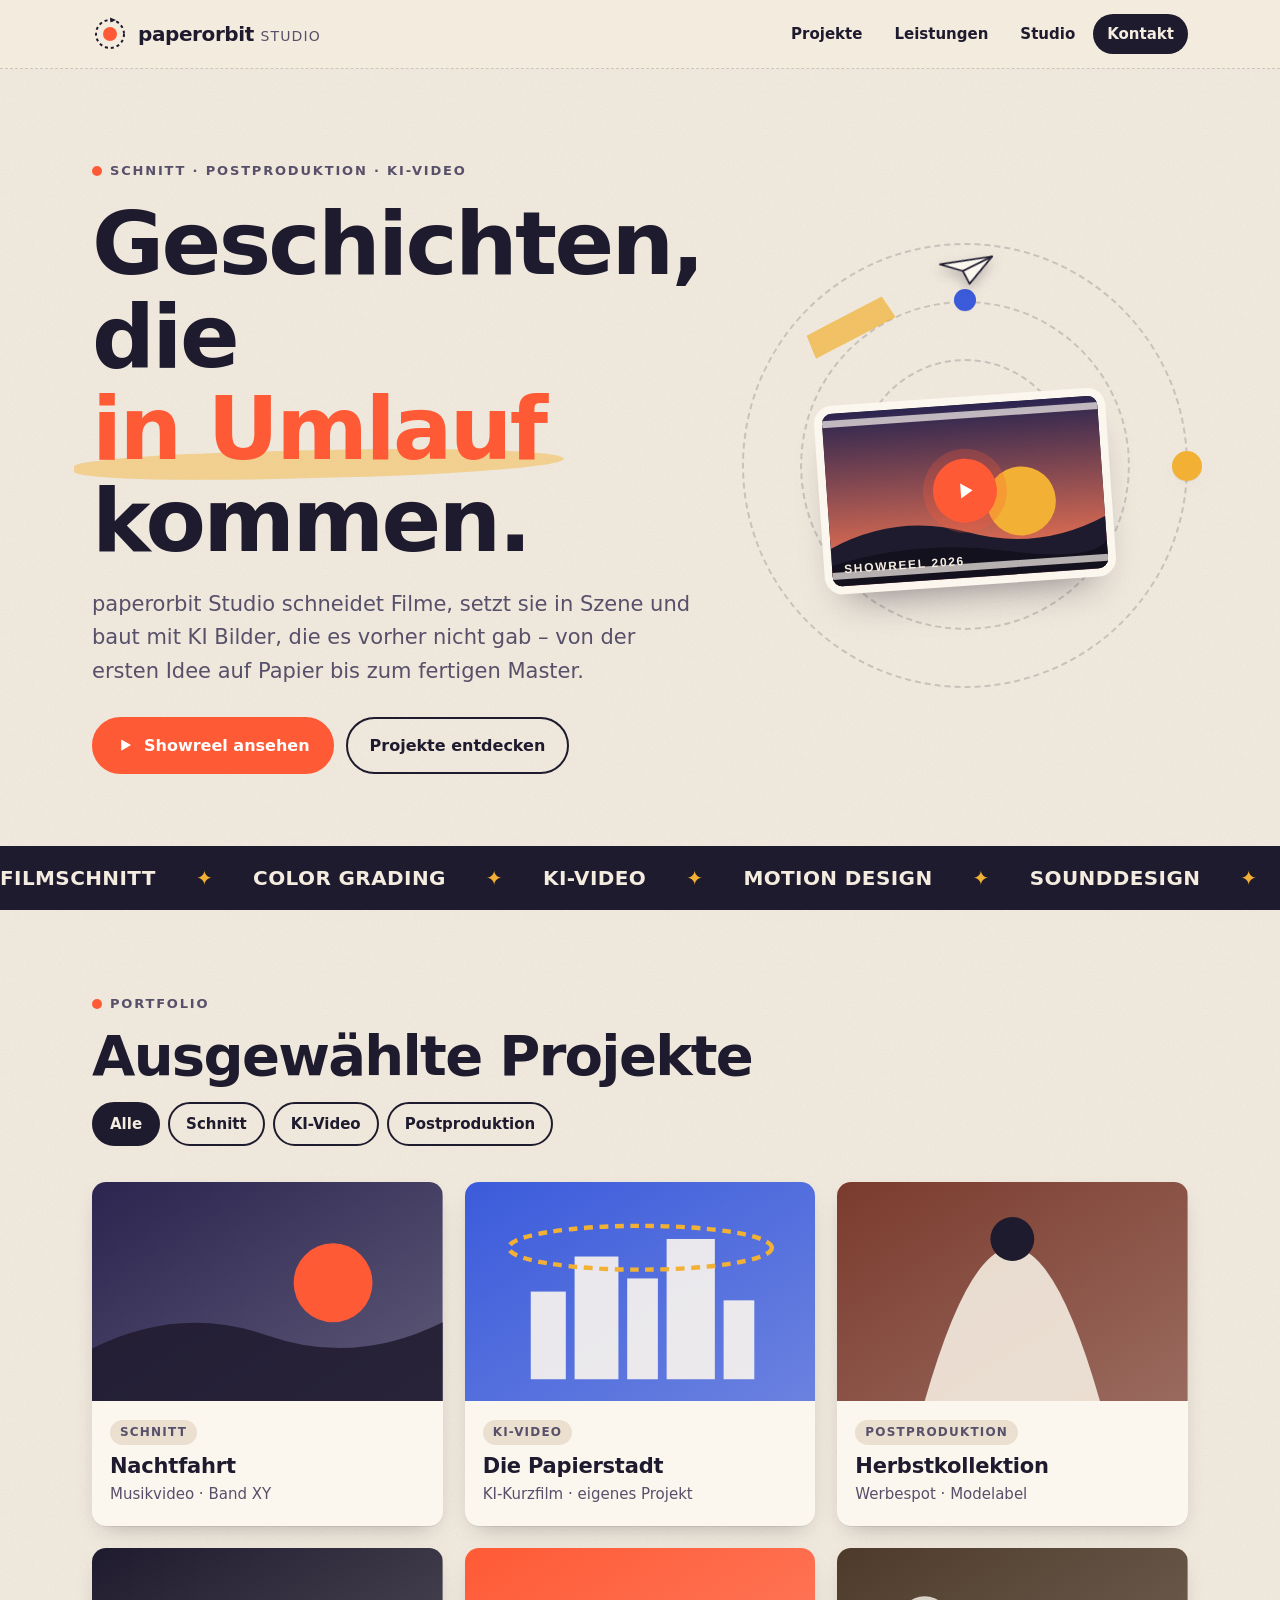
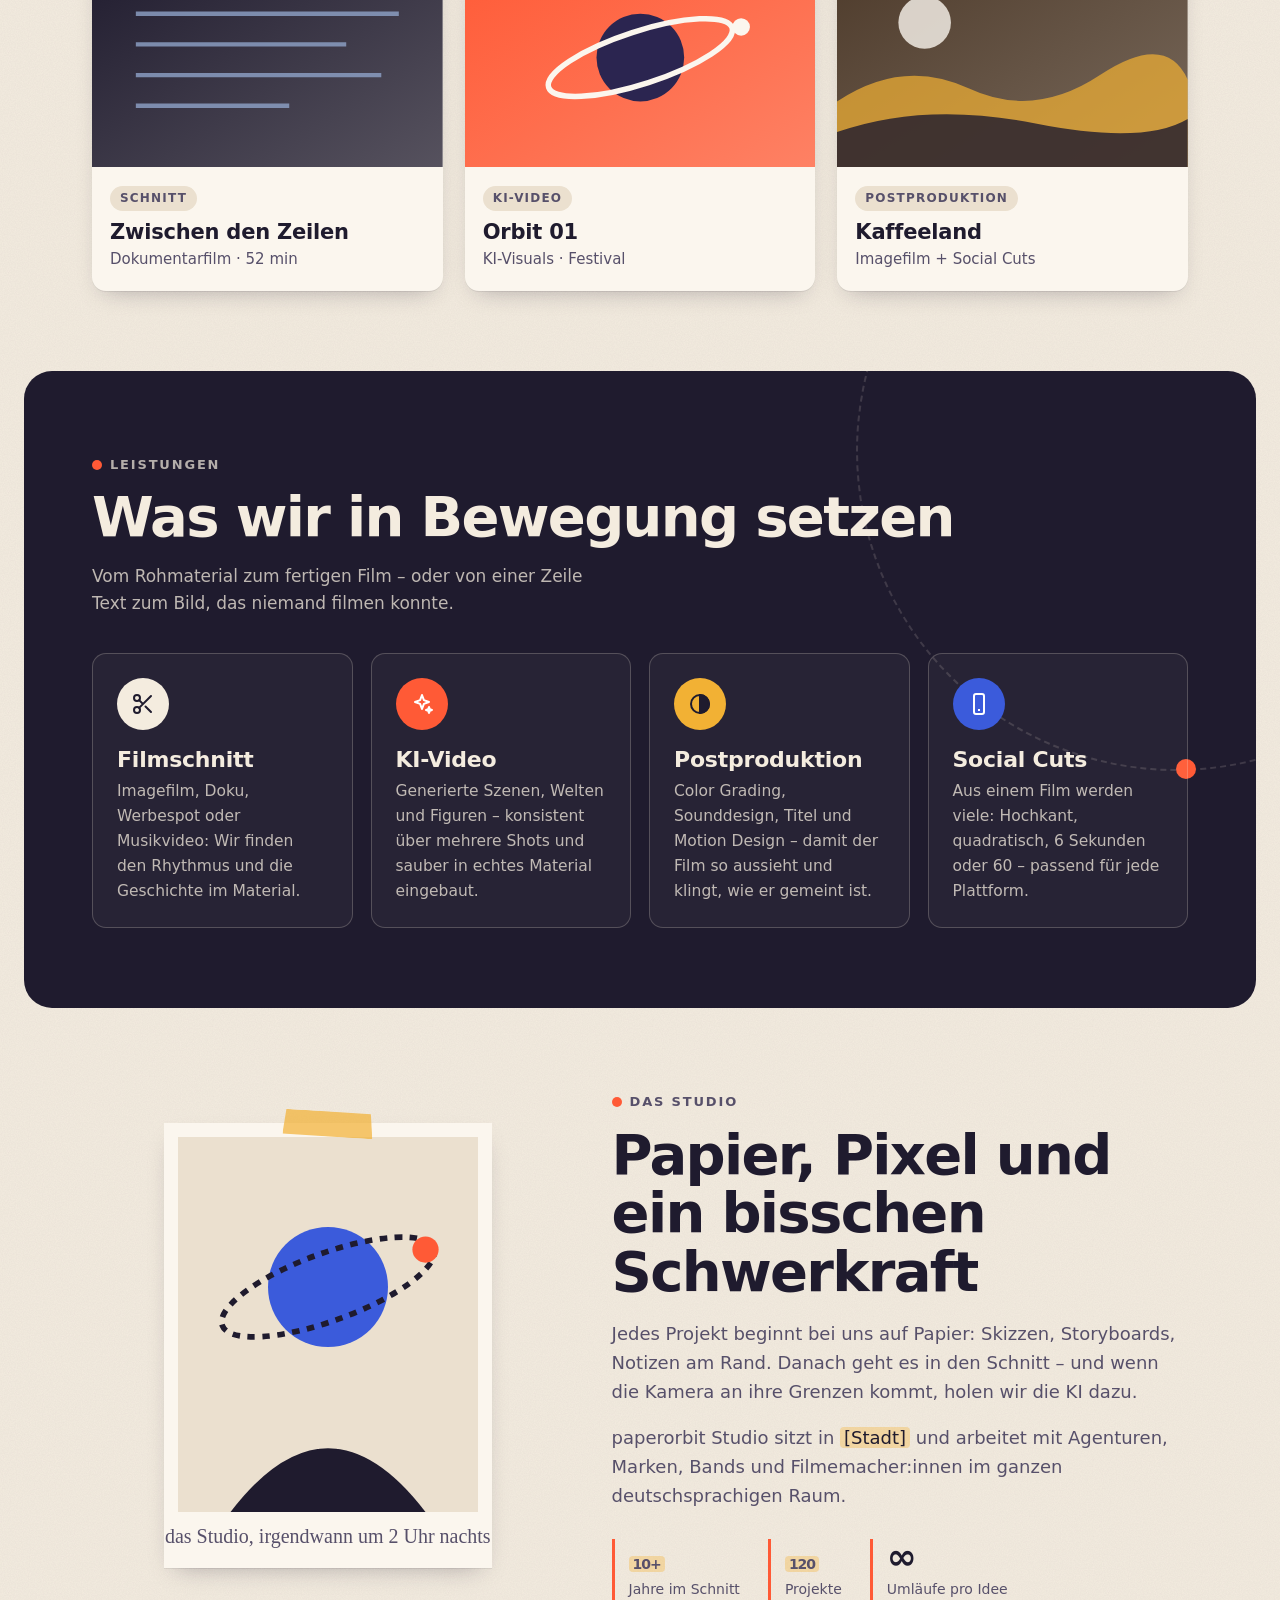
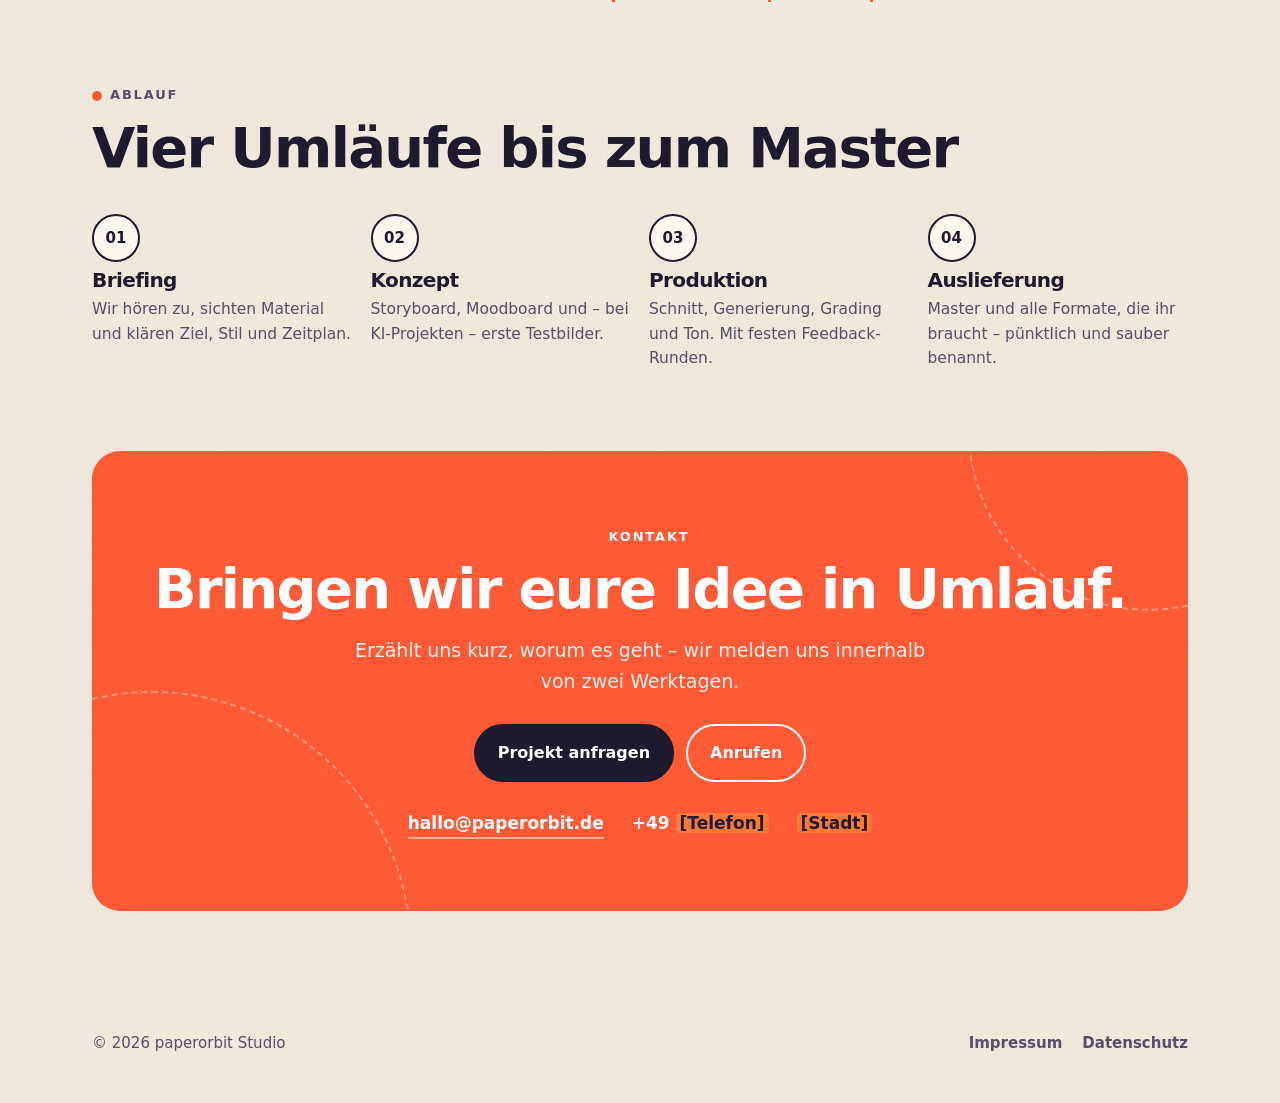
==== paperorbit-studio/index.html @ 9e740cca "paperorbit Studio: erste Fassung der Webseite Startseite mit Showreel und Orbit-Motiv, Portfolio mit" ====
<!doctype html>
<html lang="de">
<head>
  <meta charset="utf-8">
  <meta name="viewport" content="width=device-width, initial-scale=1">
  <title>paperorbit Studio – Schnitt, Postproduktion & KI-Video</title>
  <meta name="description" content="paperorbit Studio: Filmschnitt, Postproduktion und KI-generierte Videos. Aus Ideen werden Bilder, die in Bewegung bleiben.">
  <meta property="og:title" content="paperorbit Studio">
  <meta property="og:description" content="Filmschnitt, Postproduktion und KI-Video.">
  <meta property="og:type" content="website">
  <meta name="theme-color" content="#f4ecdf">
  <link rel="icon" href="favicon.svg" type="image/svg+xml">
  <link rel="stylesheet" href="style.css">
</head>
<body>

<header class="header">
  <div class="wrap">
    <a class="logo" href="#top" aria-label="paperorbit Studio, zur Startseite">
      <svg viewBox="0 0 36 36" aria-hidden="true">
        <circle cx="18" cy="18" r="7" fill="#ff5a36"/>
        <circle cx="18" cy="18" r="14" fill="none" stroke="#1f1b2e" stroke-width="2" stroke-dasharray="3 3"/>
        <g class="plane"><path d="M18 1.5 L24 4 L18.5 6.5 Z" fill="#1f1b2e"/></g>
      </svg>
      <span>paperorbit <small>Studio</small></span>
    </a>
    <button class="menu-btn" aria-label="Menü öffnen" aria-expanded="false" aria-controls="nav">
      <svg width="28" height="28" viewBox="0 0 24 24" fill="none" stroke="currentColor" stroke-width="2" stroke-linecap="round"><path d="M4 7h16M4 12h16M4 17h10"/></svg>
    </button>
    <nav class="nav" id="nav">
      <a href="#projekte">Projekte</a>
      <a href="#leistungen">Leistungen</a>
      <a href="#studio">Studio</a>
      <a class="cta" href="#kontakt">Kontakt</a>
    </nav>
  </div>
</header>

<main id="top">

  <!-- ===== Startseite / Showreel ===== -->
  <section class="hero">
    <div class="wrap">
      <div class="reveal">
        <span class="eyebrow">Schnitt · Postproduktion · KI-Video</span>
        <h1>Geschichten, die <em>in&nbsp;Umlauf</em> kommen.</h1>
        <p class="lead">paperorbit Studio schneidet Filme, setzt sie in Szene und baut mit KI Bilder, die es vorher nicht gab – von der ersten Idee auf Papier bis zum fertigen Master.</p>
        <div class="btns">
          <button class="btn primary" data-open-reel>
            <svg width="18" height="18" viewBox="0 0 24 24" fill="currentColor"><path d="M7 4.5v15l13-7.5z"/></svg>
            Showreel ansehen
          </button>
          <a class="btn" href="#projekte">Projekte entdecken</a>
        </div>
      </div>

      <div class="orbit-stage reveal" aria-hidden="false">
        <div class="ring r1"><div class="sat"><div class="paper-dot"></div></div></div>
        <div class="ring r2"><div class="sat"><div class="paper-dot blue"></div></div></div>
        <div class="ring r3"></div>
        <div class="plane-orbit" aria-hidden="true">
          <svg class="paper-plane" viewBox="0 0 64 40"><path d="M2 20 L62 2 L40 38 L30 24 Z" fill="#fbf6ee" stroke="#1f1b2e" stroke-width="2" stroke-linejoin="round"/><path d="M30 24 L62 2" stroke="#1f1b2e" stroke-width="2"/></svg>
        </div>
        <span class="tape"></span>
        <button class="reel" data-open-reel aria-label="Showreel abspielen">
          <!-- Sobald media/showreel-vorschau.mp4 existiert, läuft hier eine stumme Vorschau. -->
          <video muted loop playsinline autoplay preload="metadata" poster="" data-preview>
            <source src="media/showreel-vorschau.mp4" type="video/mp4">
          </video>
          <svg class="reel-art" viewBox="0 0 160 100" preserveAspectRatio="xMidYMid slice">
            <defs>
              <linearGradient id="sky" x1="0" y1="0" x2="0" y2="1"><stop offset="0" stop-color="#2b2550"/><stop offset="1" stop-color="#ff7a52"/></linearGradient>
            </defs>
            <rect width="160" height="100" fill="url(#sky)"/>
            <circle cx="112" cy="58" r="20" fill="#f2b134"/>
            <path d="M0 78 Q40 60 80 74 T160 70 V100 H0Z" fill="#1f1b2e"/>
            <path d="M0 88 Q50 76 100 86 T160 84 V100 H0Z" fill="#14111e"/>
            <g fill="#fbf6ee" opacity=".7"><rect x="0" y="4" width="160" height="4"/><rect x="0" y="92" width="160" height="4"/></g>
          </svg>
          <span class="play"><svg width="26" height="26" viewBox="0 0 24 24" fill="currentColor"><path d="M8 5v14l11-7z"/></svg></span>
          <span class="label">Showreel 2026</span>
        </button>
      </div>
    </div>
  </section>

  <div class="ticker" aria-hidden="true">
    <div class="ticker-track">
      <span>Filmschnitt</span><span>Color Grading</span><span>KI-Video</span><span>Motion Design</span><span>Sounddesign</span><span>Social Cuts</span>
      <span>Filmschnitt</span><span>Color Grading</span><span>KI-Video</span><span>Motion Design</span><span>Sounddesign</span><span>Social Cuts</span>
    </div>
  </div>

  <!-- ===== Portfolio ===== -->
  <section id="projekte">
    <div class="wrap">
      <div class="section-head reveal">
        <div>
          <span class="eyebrow">Portfolio</span>
          <h2>Ausgewählte Projekte</h2>
        </div>
        <div class="filters" role="group" aria-label="Projekte filtern">
          <button aria-pressed="true" data-filter="alle">Alle</button>
          <button aria-pressed="false" data-filter="schnitt">Schnitt</button>
          <button aria-pressed="false" data-filter="ki">KI-Video</button>
          <button aria-pressed="false" data-filter="post">Postproduktion</button>
        </div>
      </div>
      <!-- Die Projekte werden in script.js gepflegt (Liste ganz oben). -->
      <div class="grid" id="project-grid"></div>
    </div>
  </section>

  <!-- ===== Leistungen ===== -->
  <section id="leistungen" class="services">
    <div class="orbit-deco" aria-hidden="true"></div>
    <div class="wrap">
      <div class="section-head reveal">
        <div>
          <span class="eyebrow">Leistungen</span>
          <h2>Was wir in Bewegung setzen</h2>
        </div>
        <p>Vom Rohmaterial zum fertigen Film – oder von einer Zeile Text zum Bild, das niemand filmen konnte.</p>
      </div>
      <div class="service-list">
        <article class="service reveal">
          <div class="icon"><svg width="24" height="24" viewBox="0 0 24 24" fill="none" stroke="currentColor" stroke-width="2" stroke-linecap="round"><circle cx="6" cy="6" r="3"/><circle cx="6" cy="18" r="3"/><path d="M20 4 8.1 15.9M14.5 14.5 20 20M8.1 8.1 12 12"/></svg></div>
          <h3>Filmschnitt</h3>
          <p>Imagefilm, Doku, Werbespot oder Musikvideo: Wir finden den Rhythmus und die Geschichte im Material.</p>
        </article>
        <article class="service reveal">
          <div class="icon"><svg width="24" height="24" viewBox="0 0 24 24" fill="none" stroke="currentColor" stroke-width="2" stroke-linecap="round" stroke-linejoin="round"><path d="M12 3l1.9 5.1L19 10l-5.1 1.9L12 17l-1.9-5.1L5 10l5.1-1.9z"/><path d="M19 15l.8 2.2L22 18l-2.2.8L19 21l-.8-2.2L16 18l2.2-.8z"/></svg></div>
          <h3>KI-Video</h3>
          <p>Generierte Szenen, Welten und Figuren – konsistent über mehrere Shots und sauber in echtes Material eingebaut.</p>
        </article>
        <article class="service reveal">
          <div class="icon"><svg width="24" height="24" viewBox="0 0 24 24" fill="none" stroke="currentColor" stroke-width="2"><circle cx="12" cy="12" r="9"/><path d="M12 3a9 9 0 0 1 0 18z" fill="currentColor"/></svg></div>
          <h3>Postproduktion</h3>
          <p>Color Grading, Sounddesign, Titel und Motion Design – damit der Film so aussieht und klingt, wie er gemeint ist.</p>
        </article>
        <article class="service reveal">
          <div class="icon"><svg width="24" height="24" viewBox="0 0 24 24" fill="none" stroke="currentColor" stroke-width="2" stroke-linejoin="round"><rect x="7" y="2" width="10" height="20" rx="2"/><path d="M11 18h2"/></svg></div>
          <h3>Social Cuts</h3>
          <p>Aus einem Film werden viele: Hochkant, quadratisch, 6 Sekunden oder 60 – passend für jede Plattform.</p>
        </article>
      </div>
    </div>
  </section>

  <!-- ===== Über uns ===== -->
  <section id="studio" class="about">
    <div class="wrap">
      <figure class="polaroid reveal">
        <span class="tape"></span>
        <div class="photo">
          <!-- Hier später ein Foto einsetzen: <img src="media/studio.jpg" alt="Im Studio"> -->
          <svg viewBox="0 0 80 100" preserveAspectRatio="xMidYMid slice" role="img" aria-label="Platzhalter für ein Studiofoto">
            <rect width="80" height="100" fill="#ebe0cf"/>
            <circle cx="40" cy="40" r="16" fill="#3b5bdb"/>
            <ellipse cx="40" cy="40" rx="30" ry="9" fill="none" stroke="#1f1b2e" stroke-width="1.5" stroke-dasharray="2 2" transform="rotate(-20 40 40)"/>
            <circle cx="66" cy="30" r="3.5" fill="#ff5a36"/>
            <path d="M14 100 Q40 66 66 100Z" fill="#1f1b2e"/>
          </svg>
        </div>
        <figcaption>das Studio, irgendwann um 2 Uhr nachts</figcaption>
      </figure>
      <div class="reveal">
        <span class="eyebrow">Das Studio</span>
        <h2>Papier, Pixel und ein bisschen Schwerkraft</h2>
        <p>Jedes Projekt beginnt bei uns auf Papier: Skizzen, Storyboards, Notizen am Rand. Danach geht es in den Schnitt – und wenn die Kamera an ihre Grenzen kommt, holen wir die KI dazu.</p>
        <p>paperorbit Studio sitzt in <span class="todo">[Stadt]</span> und arbeitet mit Agenturen, Marken, Bands und Filmemacher:innen im ganzen deutschsprachigen Raum.</p>
        <div class="stats">
          <div><strong><span class="todo">10+</span></strong><span>Jahre im Schnitt</span></div>
          <div><strong><span class="todo">120</span></strong><span>Projekte</span></div>
          <div><strong>∞</strong><span>Umläufe pro Idee</span></div>
        </div>
      </div>
    </div>
  </section>

  <!-- ===== Ablauf ===== -->
  <section style="padding-top:0">
    <div class="wrap">
      <div class="section-head reveal">
        <div>
          <span class="eyebrow">Ablauf</span>
          <h2>Vier Umläufe bis zum Master</h2>
        </div>
      </div>
      <div class="steps">
        <div class="step reveal"><h3>Briefing</h3><p>Wir hören zu, sichten Material und klären Ziel, Stil und Zeitplan.</p></div>
        <div class="step reveal"><h3>Konzept</h3><p>Storyboard, Moodboard und – bei KI-Projekten – erste Testbilder.</p></div>
        <div class="step reveal"><h3>Produktion</h3><p>Schnitt, Generierung, Grading und Ton. Mit festen Feedback-Runden.</p></div>
        <div class="step reveal"><h3>Auslieferung</h3><p>Master und alle Formate, die ihr braucht – pünktlich und sauber benannt.</p></div>
      </div>
    </div>
  </section>

  <!-- ===== Kontakt ===== -->
  <section id="kontakt" style="padding-top:0">
    <div class="wrap">
      <div class="contact-card reveal">
        <div class="ring" aria-hidden="true"></div>
        <div class="ring b" aria-hidden="true"></div>
        <span class="eyebrow" style="color:#fff">Kontakt</span>
        <h2>Bringen wir eure Idee in&nbsp;Umlauf.</h2>
        <p>Erzählt uns kurz, worum es geht – wir melden uns innerhalb von zwei Werktagen.</p>
        <div class="btns" style="justify-content:center">
          <a class="btn primary" href="mailto:hallo@paperorbit.de?subject=Projektanfrage">Projekt anfragen</a>
          <a class="btn" href="tel:+4900000000">Anrufen</a>
        </div>
        <div class="contact-info">
          <a href="mailto:hallo@paperorbit.de">hallo@paperorbit.de</a>
          <span>+49 <span class="todo">[Telefon]</span></span>
          <span><span class="todo">[Stadt]</span></span>
        </div>
      </div>
    </div>
  </section>

</main>

<footer class="footer">
  <div class="wrap">
    <span>© <span data-year>2026</span> paperorbit Studio</span>
    <nav>
      <a href="impressum.html">Impressum</a>
      <a href="datenschutz.html">Datenschutz</a>
    </nav>
  </div>
</footer>

<div class="lightbox" role="dialog" aria-modal="true" aria-label="Showreel">
  <button class="close" aria-label="Schließen">×</button>
  <video controls playsinline preload="none" data-full>
    <source src="media/showreel.mp4" type="video/mp4">
  </video>
  <p class="missing" hidden>Das Showreel wird gerade fertig geschnitten. Lege die Datei <b>media/showreel.mp4</b> auf den Server, dann läuft es hier.</p>
</div>

<script src="script.js"></script>
</body>
</html>
---- paperorbit-studio/style.css ----
/* paperorbit Studio – Stylesheet
   Keine externen Schriften oder Dienste (DSGVO-freundlich). */

:root {
  --paper: #f4ecdf;
  --paper-2: #ebe0cf;
  --card: #fbf6ee;
  --ink: #1f1b2e;
  --ink-soft: #57506a;
  --accent: #ff5a36;
  --accent-2: #3b5bdb;
  --accent-3: #f2b134;
  --line: rgba(31, 27, 46, .18);
  --shadow: 0 1px 0 rgba(31, 27, 46, .08), 0 10px 24px -12px rgba(31, 27, 46, .35);
  --radius: 14px;
  --max: 1160px;
  --font: ui-rounded, "SF Pro Rounded", "Avenir Next", "Segoe UI", system-ui, -apple-system, sans-serif;
  --font-display: "Avenir Next Condensed", "Arial Narrow", "Helvetica Neue", var(--font);
  color-scheme: light;
}

* { box-sizing: border-box; }
html { scroll-behavior: smooth; }
body {
  margin: 0;
  background-color: var(--paper);
  /* feine Papierstruktur als Inline-SVG */
  background-image: url("data:image/svg+xml,%3Csvg xmlns='http://www.w3.org/2000/svg' width='220' height='220'%3E%3Cfilter id='n'%3E%3CfeTurbulence type='fractalNoise' baseFrequency='.85' numOctaves='3' stitchTiles='stitch'/%3E%3CfeColorMatrix values='0 0 0 0 0.12 0 0 0 0 0.1 0 0 0 0 0.18 0 0 0 .07 0'/%3E%3C/filter%3E%3Crect width='100%25' height='100%25' filter='url(%23n)'/%3E%3C/svg%3E");
  color: var(--ink);
  font-family: var(--font);
  font-size: 17px;
  line-height: 1.6;
  -webkit-font-smoothing: antialiased;
  overflow-x: hidden;
}
img, video, svg { max-width: 100%; display: block; }
a { color: inherit; }
:focus-visible { outline: 3px solid var(--accent-2); outline-offset: 3px; border-radius: 6px; }

.wrap { max-width: var(--max); margin: 0 auto; padding: 0 16px; }
@media (min-width: 720px) { .wrap { padding: 0 32px; } }

/* ---------- Kopfzeile ---------- */
.header {
  position: sticky; top: 0; z-index: 50;
  background: color-mix(in srgb, var(--paper) 88%, transparent);
  backdrop-filter: blur(8px);
  border-bottom: 1px dashed var(--line);
}
.header .wrap { display: flex; align-items: center; justify-content: space-between; height: 68px; }
.logo { display: flex; align-items: center; gap: 10px; text-decoration: none; font-weight: 800; letter-spacing: -.02em; font-size: 20px; }
.logo svg { width: 36px; height: 36px; }
.logo small { font-weight: 500; color: var(--ink-soft); font-size: 14px; letter-spacing: .08em; text-transform: uppercase; }
.logo .plane { transform-origin: 18px 18px; animation: spin 9s linear infinite; }

.nav { display: flex; gap: 4px; }
.nav a {
  text-decoration: none; font-weight: 600; font-size: 15px;
  padding: 8px 14px; border-radius: 999px;
}
.nav a:hover { background: var(--paper-2); }
.nav a.cta { background: var(--ink); color: var(--paper); }
.nav a.cta:hover { background: var(--accent); }

.menu-btn { display: none; background: none; border: 0; padding: 8px; cursor: pointer; color: var(--ink); }
@media (max-width: 760px) {
  .menu-btn { display: block; }
  .nav {
    position: absolute; top: 68px; left: 0; right: 0;
    flex-direction: column; padding: 12px 16px 20px;
    background: var(--paper); border-bottom: 1px dashed var(--line);
    display: none;
  }
  .nav.open { display: flex; }
  .nav a { padding: 12px 14px; font-size: 18px; }
}

/* ---------- Hero ---------- */
.hero { position: relative; padding: 56px 0 40px; }
.hero .wrap { display: grid; gap: 40px; align-items: center; }
@media (min-width: 900px) { .hero .wrap { grid-template-columns: 1.05fr 1fr; } .hero { padding: 88px 0 72px; } }

.eyebrow {
  display: inline-flex; align-items: center; gap: 8px;
  font-size: 13px; font-weight: 700; letter-spacing: .14em; text-transform: uppercase;
  color: var(--ink-soft);
}
.eyebrow::before { content: ""; width: 10px; height: 10px; border-radius: 50%; background: var(--accent); }

h1, h2, h3 { line-height: 1.05; letter-spacing: -.03em; margin: 0; }
h1 { font-family: var(--font-display); font-size: clamp(44px, 8vw, 88px); font-weight: 800; margin: 14px 0 20px; }
h1 em { font-style: normal; color: var(--accent); position: relative; white-space: nowrap; }
h1 em::after {
  content: ""; position: absolute; left: -4%; right: -4%; bottom: .02em; height: .32em;
  background: var(--accent-3); opacity: .45; z-index: -1; border-radius: 40% 60% 50% 50%;
  transform: rotate(-1.5deg);
}
.lead { font-size: clamp(18px, 2.2vw, 21px); color: var(--ink-soft); max-width: 34em; margin: 0 0 28px; }

.btns { display: flex; flex-wrap: wrap; gap: 12px; }
.btn {
  display: inline-flex; align-items: center; gap: 10px;
  padding: 14px 22px; border-radius: 999px; border: 2px solid var(--ink);
  font: inherit; font-weight: 700; font-size: 16px; text-decoration: none; cursor: pointer;
  background: transparent; color: var(--ink);
  transition: transform .15s, box-shadow .15s, background .15s;
}
.btn:hover { transform: translate(-2px, -2px); box-shadow: 4px 4px 0 var(--ink); }
.btn.primary { background: var(--accent); border-color: var(--accent); color: #fff; }
.btn.primary:hover { box-shadow: 4px 4px 0 var(--ink); }

/* Orbit-Bühne */
.orbit-stage { position: relative; aspect-ratio: 1; width: min(100%, 520px); margin: 0 auto; }
.orbit-stage .ring {
  position: absolute; inset: 0; margin: auto; border-radius: 50%;
  border: 2px dashed var(--line);
}
.orbit-stage .r1 { width: 100%; height: 100%; animation: spin 60s linear infinite; }
.orbit-stage .r2 { width: 74%; height: 74%; animation: spin 40s linear infinite reverse; }
.orbit-stage .r3 { width: 48%; height: 48%; }
.orbit-stage .sat { position: absolute; top: -14px; left: 50%; transform: translateX(-50%); }
.orbit-stage .r1 .sat { top: 50%; left: auto; right: -16px; transform: translateY(-50%); }

.paper-dot {
  width: 30px; height: 30px; border-radius: 50%;
  background: var(--accent-3); box-shadow: var(--shadow);
}
.paper-dot.blue { background: var(--accent-2); width: 22px; height: 22px; }

/* Showreel-Karte in der Mitte */
.reel {
  position: absolute; inset: 0; margin: auto;
  width: 62%; aspect-ratio: 16 / 10; height: auto;
  top: 50%; transform: translateY(-50%) rotate(-4deg);
  background: var(--ink); border-radius: 10px; overflow: hidden;
  box-shadow: 0 0 0 8px var(--card), 0 24px 40px -16px rgba(31,27,46,.55);
  cursor: pointer; border: 0; padding: 0;
  transition: transform .3s;
}
.reel:hover { transform: translateY(-50%) rotate(-1deg) scale(1.03); }
.reel video, .reel .reel-art { position: absolute; inset: 0; width: 100%; height: 100%; object-fit: cover; }
.reel .play {
  position: absolute; inset: 0; margin: auto; width: 64px; height: 64px; border-radius: 50%;
  background: var(--accent); display: grid; place-items: center; color: #fff;
  box-shadow: 0 0 0 10px rgba(255, 90, 54, .25);
  animation: pulse 2.4s ease-in-out infinite;
}
.reel .label {
  position: absolute; left: 12px; bottom: 10px; color: var(--paper);
  font-size: 12px; font-weight: 700; letter-spacing: .14em; text-transform: uppercase;
}
.tape {
  position: absolute; width: 90px; height: 26px; background: rgba(242, 177, 52, .7);
  top: 16%; left: 14%; transform: rotate(-28deg); z-index: 2; pointer-events: none;
  clip-path: polygon(3% 0, 97% 4%, 100% 100%, 0 96%);
}
.paper-plane { position: absolute; width: 54px; z-index: 3; }

/* ---------- Laufband ---------- */
.ticker { border-block: 2px solid var(--ink); background: var(--ink); color: var(--paper); overflow: hidden; }
.ticker-track { display: flex; gap: 40px; width: max-content; padding: 14px 0; animation: marquee 30s linear infinite; }
.ticker span { font-weight: 800; font-size: 20px; letter-spacing: .02em; text-transform: uppercase; white-space: nowrap; display: flex; align-items: center; gap: 40px; }
.ticker span::after { content: "✦"; color: var(--accent-3); }

/* ---------- Abschnitte ---------- */
section { padding: 80px 0; }
.section-head { display: flex; flex-wrap: wrap; align-items: end; justify-content: space-between; gap: 16px; margin-bottom: 36px; }
h2 { font-family: var(--font-display); font-size: clamp(34px, 5vw, 56px); font-weight: 800; margin-top: 10px; }
.section-head p { max-width: 30em; color: var(--ink-soft); margin: 0; }

/* Filter */
.filters { display: flex; flex-wrap: wrap; gap: 8px; }
.filters button {
  font: inherit; font-weight: 600; font-size: 15px; cursor: pointer;
  padding: 8px 16px; border-radius: 999px; border: 2px solid var(--ink);
  background: transparent; color: var(--ink);
}
.filters button[aria-pressed="true"] { background: var(--ink); color: var(--paper); }

/* Portfolio-Raster */
.grid { display: grid; gap: 22px; grid-template-columns: 1fr; }
@media (min-width: 640px) { .grid { grid-template-columns: repeat(2, 1fr); } }
@media (min-width: 1000px) { .grid { grid-template-columns: repeat(3, 1fr); } }

.project {
  background: var(--card); border-radius: var(--radius); box-shadow: var(--shadow);
  overflow: hidden; transition: transform .25s, box-shadow .25s;
}
.project:nth-child(3n+1) { transform: rotate(-.6deg); }
.project:nth-child(3n+2) { transform: rotate(.5deg); }
.project:hover { transform: rotate(0) translateY(-6px); box-shadow: 0 24px 40px -18px rgba(31,27,46,.5); }
.project.hidden { display: none; }
.project .thumb { aspect-ratio: 16 / 10; position: relative; overflow: hidden; }
.project .thumb > * { position: absolute; inset: 0; width: 100%; height: 100%; object-fit: cover; }
.project .meta { padding: 16px 18px 20px; }
.project .tag {
  display: inline-block; font-size: 12px; font-weight: 700; letter-spacing: .1em; text-transform: uppercase;
  padding: 3px 10px; border-radius: 999px; background: var(--paper-2); color: var(--ink-soft);
}
.project h3 { font-size: 21px; margin: 10px 0 4px; letter-spacing: -.01em; }
.project p { margin: 0; font-size: 15px; color: var(--ink-soft); }

/* Leistungen */
.services { background: var(--ink); color: var(--paper); border-radius: 28px; margin: 0 12px; position: relative; overflow: hidden; }
@media (min-width: 720px) { .services { margin: 0 24px; } }
.services .eyebrow { color: rgba(244,236,223,.7); }
.services .section-head p { color: rgba(244,236,223,.75); }
.services .orbit-deco {
  position: absolute; width: 640px; height: 640px; right: -240px; top: -240px;
  border: 2px dashed rgba(244,236,223,.15); border-radius: 50%;
  animation: spin 80s linear infinite;
}
.services .orbit-deco::after {
  content: ""; position: absolute; width: 20px; height: 20px; border-radius: 50%;
  background: var(--accent); left: 50%; bottom: -10px;
}
.service-list { display: grid; gap: 18px; grid-template-columns: 1fr; position: relative; }
@media (min-width: 720px) { .service-list { grid-template-columns: repeat(2, 1fr); } }
@media (min-width: 1060px) { .service-list { grid-template-columns: repeat(4, 1fr); } }
.service {
  border: 1.5px solid rgba(244,236,223,.22); border-radius: var(--radius);
  padding: 24px; background: rgba(244,236,223,.04);
}
.service .icon {
  width: 52px; height: 52px; border-radius: 50%; display: grid; place-items: center;
  background: var(--paper); color: var(--ink); margin-bottom: 18px;
}
.service:nth-child(2) .icon { background: var(--accent); color: #fff; }
.service:nth-child(3) .icon { background: var(--accent-3); }
.service:nth-child(4) .icon { background: var(--accent-2); color: #fff; }
.service h3 { font-size: 22px; margin-bottom: 8px; letter-spacing: -.01em; }
.service p { margin: 0; color: rgba(244,236,223,.75); font-size: 15.5px; }

/* Über uns */
.about .wrap { display: grid; gap: 48px; align-items: center; }
@media (min-width: 900px) { .about .wrap { grid-template-columns: .9fr 1.1fr; } }
.polaroid {
  background: var(--card); padding: 14px 14px 56px; box-shadow: var(--shadow);
  transform: rotate(-3deg); max-width: 420px; margin: 0 auto; position: relative;
}
.polaroid .photo { aspect-ratio: 4 / 5; background: var(--paper-2); overflow: hidden; }
.polaroid .photo > * { width: 100%; height: 100%; object-fit: cover; }
.polaroid figcaption {
  position: absolute; bottom: 16px; left: 0; right: 0; text-align: center;
  font-family: "Bradley Hand", "Segoe Print", "Comic Sans MS", cursive; font-size: 20px; color: var(--ink-soft);
}
.polaroid .tape { top: -12px; left: 50%; transform: translateX(-50%) rotate(3deg); }
.about p { color: var(--ink-soft); font-size: 18px; }
.stats { display: flex; flex-wrap: wrap; gap: 28px; margin-top: 28px; }
.stats div { border-left: 3px solid var(--accent); padding-left: 14px; }
.stats strong { display: block; font-size: 36px; line-height: 1; letter-spacing: -.03em; }
.stats span { font-size: 14px; color: var(--ink-soft); }

/* Ablauf */
.steps { display: grid; gap: 18px; counter-reset: step; grid-template-columns: 1fr; }
@media (min-width: 720px) { .steps { grid-template-columns: repeat(4, 1fr); } }
.step { counter-increment: step; position: relative; padding-top: 56px; }
.step::before {
  content: counter(step, decimal-leading-zero);
  position: absolute; top: 0; left: 0; width: 44px; height: 44px; border-radius: 50%;
  border: 2px solid var(--ink); display: grid; place-items: center; font-weight: 800; font-size: 15px;
  background: var(--card);
}
.step h3 { font-size: 20px; margin-bottom: 6px; }
.step p { margin: 0; font-size: 15.5px; color: var(--ink-soft); }

/* Kontakt */
.contact-card {
  background: var(--accent); color: #fff; border-radius: 28px; padding: 48px 24px;
  text-align: center; position: relative; overflow: hidden;
}
@media (min-width: 720px) { .contact-card { padding: 72px 48px; } }
.contact-card h2 { color: #fff; }
.contact-card p { font-size: 19px; max-width: 32em; margin: 16px auto 28px; opacity: .92; }
.contact-card .btn { border-color: #fff; color: #fff; }
.contact-card .btn.primary { background: var(--ink); border-color: var(--ink); }
.contact-card .btn:hover { box-shadow: 4px 4px 0 var(--ink); }
.contact-card .ring {
  position: absolute; border: 2px dashed rgba(255,255,255,.35); border-radius: 50%;
  width: 520px; height: 520px; left: -200px; bottom: -300px; animation: spin 50s linear infinite;
}
.contact-card .ring.b { width: 360px; height: 360px; left: auto; right: -140px; top: -200px; bottom: auto; animation-direction: reverse; }
.contact-info { display: flex; flex-wrap: wrap; justify-content: center; gap: 10px 28px; margin-top: 28px; font-weight: 600; }
.contact-info a { text-decoration: none; border-bottom: 2px solid rgba(255,255,255,.5); }

/* Fußzeile */
.footer { padding: 40px 0 48px; font-size: 15px; color: var(--ink-soft); }
.footer .wrap { display: flex; flex-wrap: wrap; gap: 16px; justify-content: space-between; align-items: center; }
.footer nav { display: flex; gap: 20px; }
.footer a { text-decoration: none; font-weight: 600; }
.footer a:hover { color: var(--accent); }

/* Video-Overlay */
.lightbox {
  position: fixed; inset: 0; z-index: 100; background: rgba(20, 17, 30, .92);
  display: none; place-items: center; padding: 16px;
}
.lightbox.open { display: grid; }
.lightbox video { width: min(100%, 1100px); max-height: 85vh; border-radius: 10px; background: #000; }
.lightbox .close {
  position: absolute; top: 16px; right: 16px; width: 48px; height: 48px; border-radius: 50%;
  border: 0; background: var(--paper); color: var(--ink); font-size: 26px; cursor: pointer;
}
.lightbox .missing { color: var(--paper); text-align: center; max-width: 30em; }

/* Rechtstexte */
.legal { padding: 56px 0 80px; }
.legal .wrap { max-width: 820px; }
.legal h1 { font-size: clamp(40px, 6vw, 64px); }
.legal h2 { font-size: 26px; margin: 40px 0 10px; font-family: var(--font); letter-spacing: -.01em; }
.legal h3 { font-size: 19px; margin: 24px 0 6px; }
.legal p, .legal li { color: var(--ink-soft); }
.todo { background: rgba(242, 177, 52, .35); padding: 0 4px; border-radius: 4px; color: var(--ink); }

/* Einblenden beim Scrollen */
.reveal { opacity: 0; transform: translateY(24px); transition: opacity .7s, transform .7s; }
.reveal.in { opacity: 1; transform: none; }

@keyframes spin { to { transform: rotate(360deg); } }
@keyframes marquee { to { transform: translateX(-50%); } }
@keyframes pulse { 50% { box-shadow: 0 0 0 18px rgba(255, 90, 54, 0); } }
@keyframes orbit {
  from { transform: rotate(0deg) translateX(var(--r)) rotate(0deg); }
  to { transform: rotate(360deg) translateX(var(--r)) rotate(-360deg); }
}

@media (prefers-reduced-motion: reduce) {
  *, *::before, *::after { animation: none !important; transition: none !important; }
  .reveal { opacity: 1; transform: none; }
  html { scroll-behavior: auto; }
}

/* Papierflieger, der um das Showreel kreist */
.plane-orbit { position: absolute; inset: 6%; border-radius: 50%; animation: spin 16s linear infinite; z-index: 3; pointer-events: none; }
.plane-orbit .paper-plane { top: -18px; left: 50%; transform: translateX(-50%) rotate(8deg); filter: drop-shadow(0 6px 6px rgba(31,27,46,.25)); }
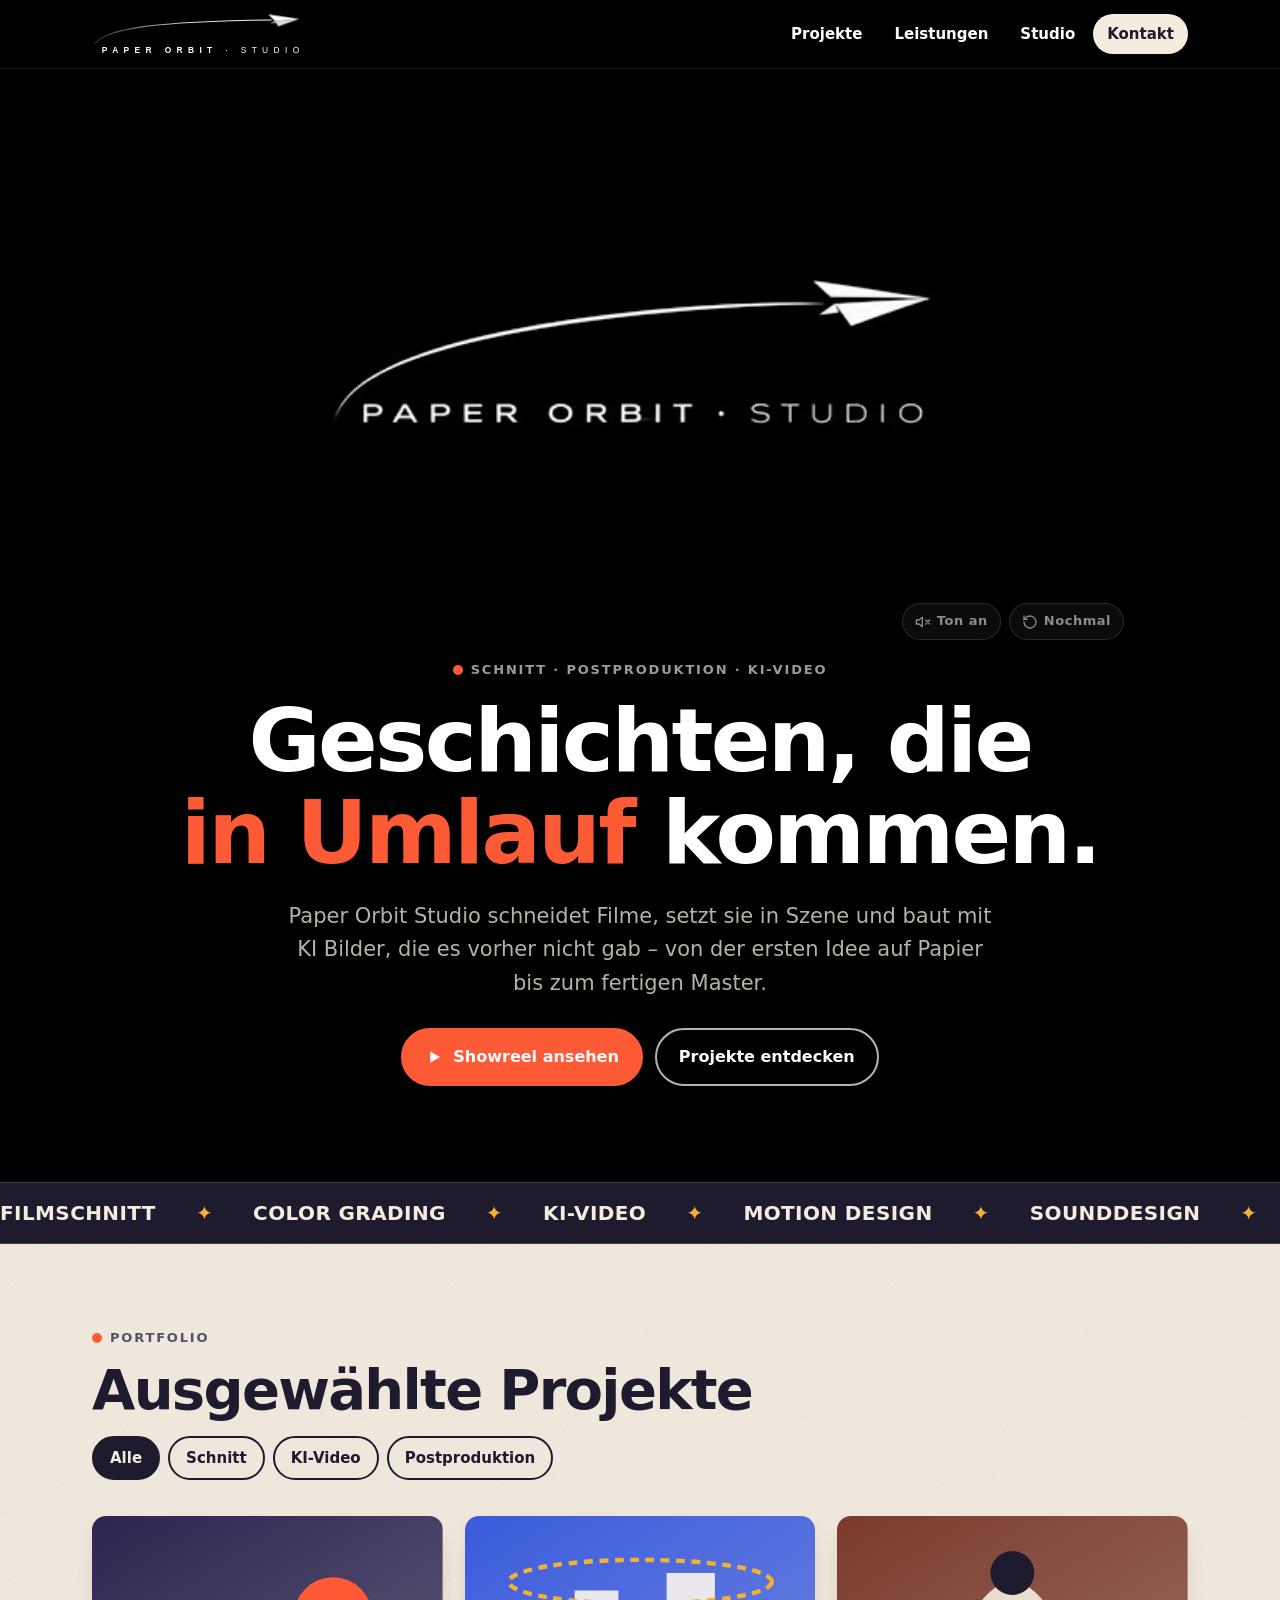
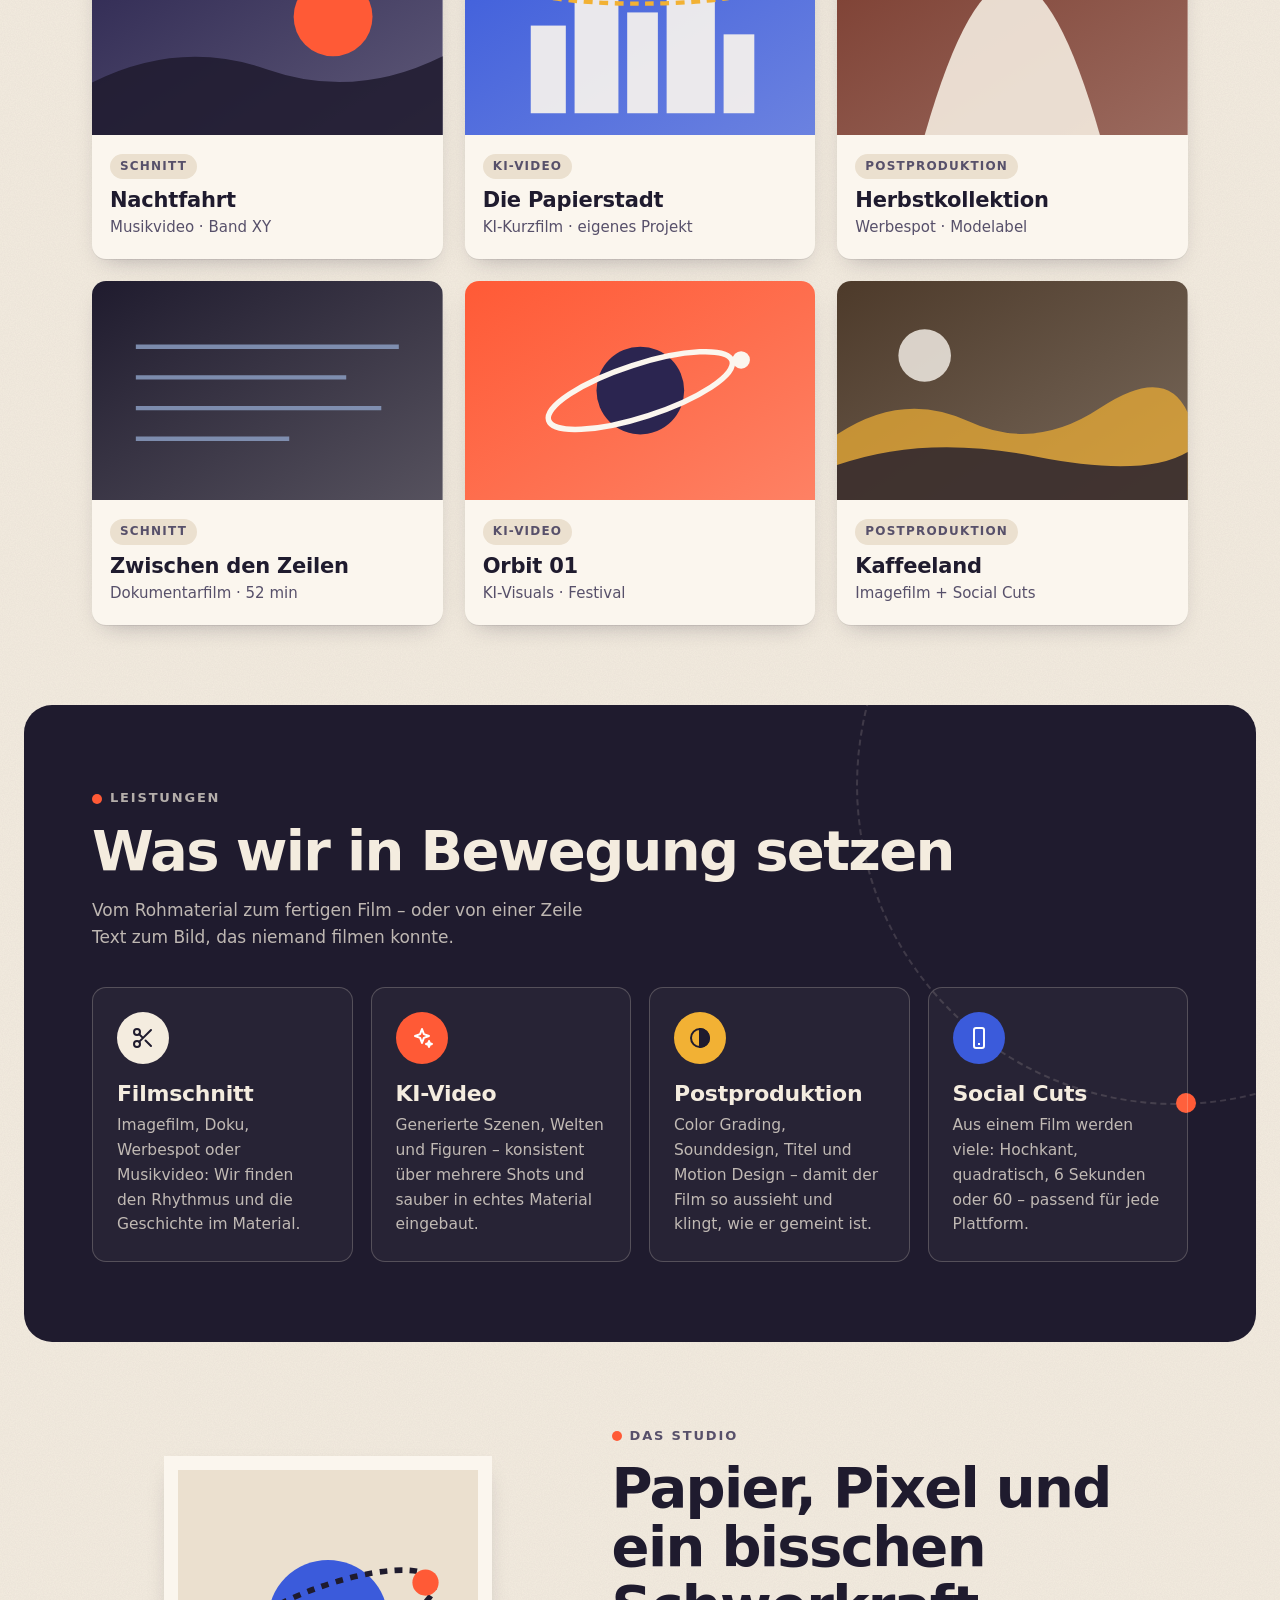
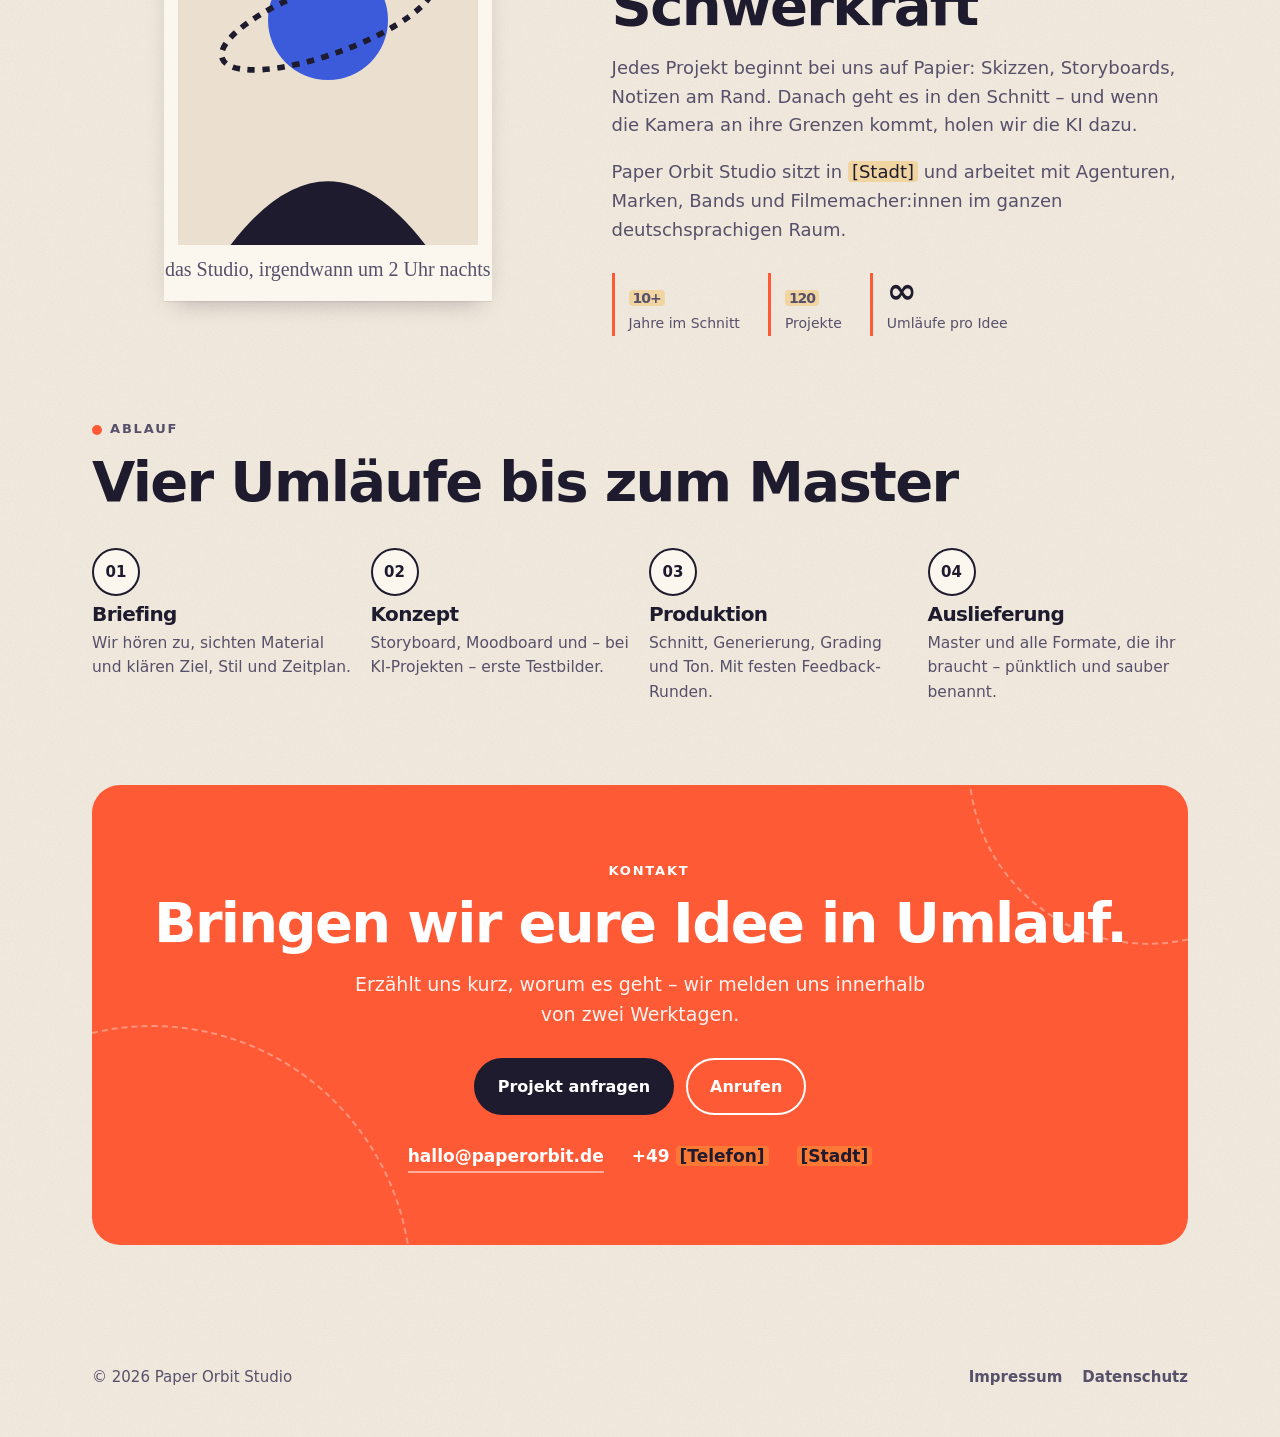
==== commit 3eca7e83: "Paper Orbit Studio: Logo-Intro auf der Startseite, Logo als SVG Das Logo-Video läuft als Intro oben " ====
--- a/paperorbit-studio/index.html
+++ b/paperorbit-studio/index.html
@@ -3,12 +3,12 @@
 <head>
   <meta charset="utf-8">
   <meta name="viewport" content="width=device-width, initial-scale=1">
-  <title>paperorbit Studio – Schnitt, Postproduktion & KI-Video</title>
-  <meta name="description" content="paperorbit Studio: Filmschnitt, Postproduktion und KI-generierte Videos. Aus Ideen werden Bilder, die in Bewegung bleiben.">
-  <meta property="og:title" content="paperorbit Studio">
+  <title>Paper Orbit Studio – Schnitt, Postproduktion & KI-Video</title>
+  <meta name="description" content="Paper Orbit Studio: Filmschnitt, Postproduktion und KI-generierte Videos. Aus Ideen werden Bilder, die in Bewegung bleiben.">
+  <meta property="og:title" content="Paper Orbit Studio">
   <meta property="og:description" content="Filmschnitt, Postproduktion und KI-Video.">
   <meta property="og:type" content="website">
-  <meta name="theme-color" content="#f4ecdf">
+  <meta name="theme-color" content="#000000">
   <link rel="icon" href="favicon.svg" type="image/svg+xml">
   <link rel="stylesheet" href="style.css">
 </head>
@@ -16,13 +16,13 @@
 
 <header class="header">
   <div class="wrap">
-    <a class="logo" href="#top" aria-label="paperorbit Studio, zur Startseite">
-      <svg viewBox="0 0 36 36" aria-hidden="true">
-        <circle cx="18" cy="18" r="7" fill="#ff5a36"/>
-        <circle cx="18" cy="18" r="14" fill="none" stroke="#1f1b2e" stroke-width="2" stroke-dasharray="3 3"/>
-        <g class="plane"><path d="M18 1.5 L24 4 L18.5 6.5 Z" fill="#1f1b2e"/></g>
+    <a class="logo" href="#top" aria-label="Paper Orbit Studio, zur Startseite">
+      <svg class="logo-mark" viewBox="0 0 300 60" fill="currentColor" aria-hidden="true">
+        <defs><linearGradient id="trail" x1="0" y1="0" x2="1" y2="0"><stop offset="0" stop-color="currentColor" stop-opacity=".15"/><stop offset=".5" stop-color="currentColor" stop-opacity=".8"/><stop offset="1" stop-color="currentColor"/></linearGradient></defs>
+        <path class="trail" d="M4 44 C 20 22, 90 12, 256 10" fill="none" stroke="url(#trail)" stroke-width="1.6" stroke-linecap="round" pathLength="1"/>
+        <g class="plane"><path d="M252 2 L296 8.6 L261 11.2 Z"/><path d="M261 11.2 L296 8.6 L266 19.2 Z" opacity=".85"/><path d="M254 14.6 L261 11.2 L263 14 Z" opacity=".7"/></g>
+        <text x="14" y="57" font-size="12" textLength="282" lengthAdjust="spacing"><tspan font-weight="600">PAPER ORBIT</tspan><tspan font-weight="300"> · STUDIO</tspan></text>
       </svg>
-      <span>paperorbit <small>Studio</small></span>
     </a>
     <button class="menu-btn" aria-label="Menü öffnen" aria-expanded="false" aria-controls="nav">
       <svg width="28" height="28" viewBox="0 0 24 24" fill="none" stroke="currentColor" stroke-width="2" stroke-linecap="round"><path d="M4 7h16M4 12h16M4 17h10"/></svg>
@@ -38,48 +38,31 @@
 
 <main id="top">
 
-  <!-- ===== Startseite / Showreel ===== -->
+  <!-- ===== Startseite: Logo-Intro ===== -->
   <section class="hero">
-    <div class="wrap">
-      <div class="reveal">
-        <span class="eyebrow">Schnitt · Postproduktion · KI-Video</span>
-        <h1>Geschichten, die <em>in&nbsp;Umlauf</em> kommen.</h1>
-        <p class="lead">paperorbit Studio schneidet Filme, setzt sie in Szene und baut mit KI Bilder, die es vorher nicht gab – von der ersten Idee auf Papier bis zum fertigen Master.</p>
-        <div class="btns">
-          <button class="btn primary" data-open-reel>
-            <svg width="18" height="18" viewBox="0 0 24 24" fill="currentColor"><path d="M7 4.5v15l13-7.5z"/></svg>
-            Showreel ansehen
-          </button>
-          <a class="btn" href="#projekte">Projekte entdecken</a>
-        </div>
-      </div>
-
-      <div class="orbit-stage reveal" aria-hidden="false">
-        <div class="ring r1"><div class="sat"><div class="paper-dot"></div></div></div>
-        <div class="ring r2"><div class="sat"><div class="paper-dot blue"></div></div></div>
-        <div class="ring r3"></div>
-        <div class="plane-orbit" aria-hidden="true">
-          <svg class="paper-plane" viewBox="0 0 64 40"><path d="M2 20 L62 2 L40 38 L30 24 Z" fill="#fbf6ee" stroke="#1f1b2e" stroke-width="2" stroke-linejoin="round"/><path d="M30 24 L62 2" stroke="#1f1b2e" stroke-width="2"/></svg>
-        </div>
-        <span class="tape"></span>
-        <button class="reel" data-open-reel aria-label="Showreel abspielen">
-          <!-- Sobald media/showreel-vorschau.mp4 existiert, läuft hier eine stumme Vorschau. -->
-          <video muted loop playsinline autoplay preload="metadata" poster="" data-preview>
-            <source src="media/showreel-vorschau.mp4" type="video/mp4">
-          </video>
-          <svg class="reel-art" viewBox="0 0 160 100" preserveAspectRatio="xMidYMid slice">
-            <defs>
-              <linearGradient id="sky" x1="0" y1="0" x2="0" y2="1"><stop offset="0" stop-color="#2b2550"/><stop offset="1" stop-color="#ff7a52"/></linearGradient>
-            </defs>
-            <rect width="160" height="100" fill="url(#sky)"/>
-            <circle cx="112" cy="58" r="20" fill="#f2b134"/>
-            <path d="M0 78 Q40 60 80 74 T160 70 V100 H0Z" fill="#1f1b2e"/>
-            <path d="M0 88 Q50 76 100 86 T160 84 V100 H0Z" fill="#14111e"/>
-            <g fill="#fbf6ee" opacity=".7"><rect x="0" y="4" width="160" height="4"/><rect x="0" y="92" width="160" height="4"/></g>
-          </svg>
-          <span class="play"><svg width="26" height="26" viewBox="0 0 24 24" fill="currentColor"><path d="M8 5v14l11-7z"/></svg></span>
-          <span class="label">Showreel 2026</span>
+    <div class="intro">
+      <video class="intro-video" src="media/intro.mp4" poster="media/intro-logo.jpg" muted autoplay playsinline preload="auto" aria-label="Logo-Animation: Ein Blatt Papier faltet sich zum Papierflieger und zieht die Flugbahn des Paper-Orbit-Logos."></video>
+      <div class="intro-controls">
+        <button class="chip" data-intro-sound aria-pressed="false">
+          <svg width="16" height="16" viewBox="0 0 24 24" fill="none" stroke="currentColor" stroke-width="2" stroke-linecap="round" stroke-linejoin="round"><path d="M11 5 6 9H2v6h4l5 4z"/><path class="wave" d="M16 9a4 4 0 0 1 0 6M19 6a8 8 0 0 1 0 12"/><path class="x" d="m22 9-6 6M16 9l6 6"/></svg>
+          <span>Ton an</span>
         </button>
+        <button class="chip" data-intro-replay>
+          <svg width="16" height="16" viewBox="0 0 24 24" fill="none" stroke="currentColor" stroke-width="2" stroke-linecap="round" stroke-linejoin="round"><path d="M3 12a9 9 0 1 0 3-6.7L3 8"/><path d="M3 3v5h5"/></svg>
+          <span>Nochmal</span>
+        </button>
+      </div>
+    </div>
+    <div class="wrap hero-text">
+      <span class="eyebrow">Schnitt · Postproduktion · KI-Video</span>
+      <h1>Geschichten, die <em>in&nbsp;Umlauf</em> kommen.</h1>
+      <p class="lead">Paper Orbit Studio schneidet Filme, setzt sie in Szene und baut mit KI Bilder, die es vorher nicht gab – von der ersten Idee auf Papier bis zum fertigen Master.</p>
+      <div class="btns">
+        <button class="btn primary" data-open-reel>
+          <svg width="18" height="18" viewBox="0 0 24 24" fill="currentColor"><path d="M7 4.5v15l13-7.5z"/></svg>
+          Showreel ansehen
+        </button>
+        <a class="btn ghost" href="#projekte">Projekte entdecken</a>
       </div>
     </div>
   </section>
@@ -168,7 +151,7 @@
         <span class="eyebrow">Das Studio</span>
         <h2>Papier, Pixel und ein bisschen Schwerkraft</h2>
         <p>Jedes Projekt beginnt bei uns auf Papier: Skizzen, Storyboards, Notizen am Rand. Danach geht es in den Schnitt – und wenn die Kamera an ihre Grenzen kommt, holen wir die KI dazu.</p>
-        <p>paperorbit Studio sitzt in <span class="todo">[Stadt]</span> und arbeitet mit Agenturen, Marken, Bands und Filmemacher:innen im ganzen deutschsprachigen Raum.</p>
+        <p>Paper Orbit Studio sitzt in <span class="todo">[Stadt]</span> und arbeitet mit Agenturen, Marken, Bands und Filmemacher:innen im ganzen deutschsprachigen Raum.</p>
         <div class="stats">
           <div><strong><span class="todo">10+</span></strong><span>Jahre im Schnitt</span></div>
           <div><strong><span class="todo">120</span></strong><span>Projekte</span></div>
@@ -222,7 +205,7 @@
 
 <footer class="footer">
   <div class="wrap">
-    <span>© <span data-year>2026</span> paperorbit Studio</span>
+    <span>© <span data-year>2026</span> Paper Orbit Studio</span>
     <nav>
       <a href="impressum.html">Impressum</a>
       <a href="datenschutz.html">Datenschutz</a>
--- a/paperorbit-studio/style.css
+++ b/paperorbit-studio/style.css
@@ -43,42 +43,40 @@
 /* ---------- Kopfzeile ---------- */
 .header {
   position: sticky; top: 0; z-index: 50;
-  background: color-mix(in srgb, var(--paper) 88%, transparent);
+  background: #000;
   backdrop-filter: blur(8px);
-  border-bottom: 1px dashed var(--line);
+  color: #fff;
+  border-bottom: 1px solid rgba(255, 255, 255, .08);
 }
 .header .wrap { display: flex; align-items: center; justify-content: space-between; height: 68px; }
-.logo { display: flex; align-items: center; gap: 10px; text-decoration: none; font-weight: 800; letter-spacing: -.02em; font-size: 20px; }
-.logo svg { width: 36px; height: 36px; }
-.logo small { font-weight: 500; color: var(--ink-soft); font-size: 14px; letter-spacing: .08em; text-transform: uppercase; }
-.logo .plane { transform-origin: 18px 18px; animation: spin 9s linear infinite; }
+.logo { display: flex; align-items: center; text-decoration: none; color: #fff; }
+.logo-mark { width: 210px; height: auto; overflow: visible; }
+.logo-mark text { font-family: "Avenir Next", "Futura", "Century Gothic", "Montserrat", "Segoe UI", sans-serif; }
+.logo-mark .trail { stroke-dasharray: 1; stroke-dashoffset: 1; animation: draw 1.4s .2s cubic-bezier(.6,.1,.2,1) forwards; }
+.logo-mark .plane { opacity: 0; animation: fly-in 1.4s .2s cubic-bezier(.6,.1,.2,1) forwards; }
+@media (max-width: 400px) { .logo-mark { width: 170px; } }
 
 .nav { display: flex; gap: 4px; }
 .nav a {
   text-decoration: none; font-weight: 600; font-size: 15px;
   padding: 8px 14px; border-radius: 999px;
 }
-.nav a:hover { background: var(--paper-2); }
-.nav a.cta { background: var(--ink); color: var(--paper); }
-.nav a.cta:hover { background: var(--accent); }
-
-.menu-btn { display: none; background: none; border: 0; padding: 8px; cursor: pointer; color: var(--ink); }
+.nav a:hover { background: rgba(255,255,255,.1); }
+.nav a.cta { background: var(--paper); color: var(--ink); }
+.nav a.cta:hover { background: var(--accent); color: #fff; }
+
+.menu-btn { display: none; background: none; border: 0; padding: 8px; cursor: pointer; color: #fff; }
 @media (max-width: 760px) {
   .menu-btn { display: block; }
   .nav {
     position: absolute; top: 68px; left: 0; right: 0;
     flex-direction: column; padding: 12px 16px 20px;
-    background: var(--paper); border-bottom: 1px dashed var(--line);
+    background: #000; border-bottom: 1px solid rgba(255,255,255,.1);
     display: none;
   }
   .nav.open { display: flex; }
   .nav a { padding: 12px 14px; font-size: 18px; }
 }
-
-/* ---------- Hero ---------- */
-.hero { position: relative; padding: 56px 0 40px; }
-.hero .wrap { display: grid; gap: 40px; align-items: center; }
-@media (min-width: 900px) { .hero .wrap { grid-template-columns: 1.05fr 1fr; } .hero { padding: 88px 0 72px; } }
 
 .eyebrow {
   display: inline-flex; align-items: center; gap: 8px;
@@ -109,55 +107,41 @@
 .btn.primary { background: var(--accent); border-color: var(--accent); color: #fff; }
 .btn.primary:hover { box-shadow: 4px 4px 0 var(--ink); }
 
-/* Orbit-Bühne */
-.orbit-stage { position: relative; aspect-ratio: 1; width: min(100%, 520px); margin: 0 auto; }
-.orbit-stage .ring {
-  position: absolute; inset: 0; margin: auto; border-radius: 50%;
-  border: 2px dashed var(--line);
-}
-.orbit-stage .r1 { width: 100%; height: 100%; animation: spin 60s linear infinite; }
-.orbit-stage .r2 { width: 74%; height: 74%; animation: spin 40s linear infinite reverse; }
-.orbit-stage .r3 { width: 48%; height: 48%; }
-.orbit-stage .sat { position: absolute; top: -14px; left: 50%; transform: translateX(-50%); }
-.orbit-stage .r1 .sat { top: 50%; left: auto; right: -16px; transform: translateY(-50%); }
-
-.paper-dot {
-  width: 30px; height: 30px; border-radius: 50%;
-  background: var(--accent-3); box-shadow: var(--shadow);
-}
-.paper-dot.blue { background: var(--accent-2); width: 22px; height: 22px; }
-
-/* Showreel-Karte in der Mitte */
-.reel {
-  position: absolute; inset: 0; margin: auto;
-  width: 62%; aspect-ratio: 16 / 10; height: auto;
-  top: 50%; transform: translateY(-50%) rotate(-4deg);
-  background: var(--ink); border-radius: 10px; overflow: hidden;
-  box-shadow: 0 0 0 8px var(--card), 0 24px 40px -16px rgba(31,27,46,.55);
-  cursor: pointer; border: 0; padding: 0;
-  transition: transform .3s;
-}
-.reel:hover { transform: translateY(-50%) rotate(-1deg) scale(1.03); }
-.reel video, .reel .reel-art { position: absolute; inset: 0; width: 100%; height: 100%; object-fit: cover; }
-.reel .play {
-  position: absolute; inset: 0; margin: auto; width: 64px; height: 64px; border-radius: 50%;
-  background: var(--accent); display: grid; place-items: center; color: #fff;
-  box-shadow: 0 0 0 10px rgba(255, 90, 54, .25);
-  animation: pulse 2.4s ease-in-out infinite;
-}
-.reel .label {
-  position: absolute; left: 12px; bottom: 10px; color: var(--paper);
-  font-size: 12px; font-weight: 700; letter-spacing: .14em; text-transform: uppercase;
-}
-.tape {
-  position: absolute; width: 90px; height: 26px; background: rgba(242, 177, 52, .7);
-  top: 16%; left: 14%; transform: rotate(-28deg); z-index: 2; pointer-events: none;
-  clip-path: polygon(3% 0, 97% 4%, 100% 100%, 0 96%);
-}
-.paper-plane { position: absolute; width: 54px; z-index: 3; }
+/* ---------- Startseite: Logo-Intro ---------- */
+.hero { background: #000; color: var(--paper); padding: 8px 0 72px; text-align: center; }
+.intro { position: relative; max-width: 1000px; margin: 0 auto; }
+.intro-video {
+  width: 100%; aspect-ratio: 640 / 368; height: auto; background: #000; object-fit: cover;
+  /* weiche Ränder, damit das Video nahtlos ins Schwarz übergeht */
+  -webkit-mask-image: radial-gradient(ellipse 60% 70% at 50% 50%, #000 60%, transparent 100%);
+          mask-image: radial-gradient(ellipse 60% 70% at 50% 50%, #000 60%, transparent 100%);
+}
+.intro-controls {
+  position: absolute; right: 16px; bottom: 12px; display: flex; gap: 8px;
+  opacity: .55; transition: opacity .2s;
+}
+.intro:hover .intro-controls, .intro-controls:focus-within { opacity: 1; }
+.chip {
+  display: inline-flex; align-items: center; gap: 6px; cursor: pointer;
+  font: inherit; font-size: 13px; font-weight: 600; letter-spacing: .04em;
+  padding: 7px 12px; border-radius: 999px;
+  color: #fff; background: rgba(255,255,255,.08); border: 1px solid rgba(255,255,255,.25);
+}
+.chip:hover { background: rgba(255,255,255,.18); }
+.chip .x { display: inline; } .chip .wave { display: none; }
+.chip[aria-pressed="true"] .x { display: none; } .chip[aria-pressed="true"] .wave { display: inline; }
+.hero-text { display: flex; flex-direction: column; align-items: center; }
+.hero .eyebrow { color: rgba(244,236,223,.65); margin-top: 8px; }
+.hero h1 { isolation: isolate; color: #fff; }
+.hero h1 em::after { display: none; }
+.hero .lead { color: rgba(244,236,223,.75); margin-left: auto; margin-right: auto; }
+.hero .btns { justify-content: center; }
+.hero .btn:hover { box-shadow: 4px 4px 0 rgba(255,255,255,.35); }
+.btn.ghost { color: #fff; border-color: rgba(255,255,255,.7); }
+@media (min-width: 900px) { .hero { padding-bottom: 96px; } }
 
 /* ---------- Laufband ---------- */
-.ticker { border-block: 2px solid var(--ink); background: var(--ink); color: var(--paper); overflow: hidden; }
+.ticker { border-block: 1px solid rgba(255,255,255,.15); background: var(--ink); color: var(--paper); overflow: hidden; }
 .ticker-track { display: flex; gap: 40px; width: max-content; padding: 14px 0; animation: marquee 30s linear infinite; }
 .ticker span { font-weight: 800; font-size: 20px; letter-spacing: .02em; text-transform: uppercase; white-space: nowrap; display: flex; align-items: center; gap: 40px; }
 .ticker span::after { content: "✦"; color: var(--accent-3); }
@@ -316,6 +300,8 @@
 .reveal { opacity: 0; transform: translateY(24px); transition: opacity .7s, transform .7s; }
 .reveal.in { opacity: 1; transform: none; }
 
+@keyframes draw { to { stroke-dashoffset: 0; } }
+@keyframes fly-in { from { opacity: 0; transform: translate(-40px, 8px); } to { opacity: 1; transform: none; } }
 @keyframes spin { to { transform: rotate(360deg); } }
 @keyframes marquee { to { transform: translateX(-50%); } }
 @keyframes pulse { 50% { box-shadow: 0 0 0 18px rgba(255, 90, 54, 0); } }
@@ -327,9 +313,7 @@
 @media (prefers-reduced-motion: reduce) {
   *, *::before, *::after { animation: none !important; transition: none !important; }
   .reveal { opacity: 1; transform: none; }
+  .logo-mark .trail { stroke-dashoffset: 0; } .logo-mark .plane { opacity: 1; }
   html { scroll-behavior: auto; }
 }
 
-/* Papierflieger, der um das Showreel kreist */
-.plane-orbit { position: absolute; inset: 6%; border-radius: 50%; animation: spin 16s linear infinite; z-index: 3; pointer-events: none; }
-.plane-orbit .paper-plane { top: -18px; left: 50%; transform: translateX(-50%) rotate(8deg); filter: drop-shadow(0 6px 6px rgba(31,27,46,.25)); }
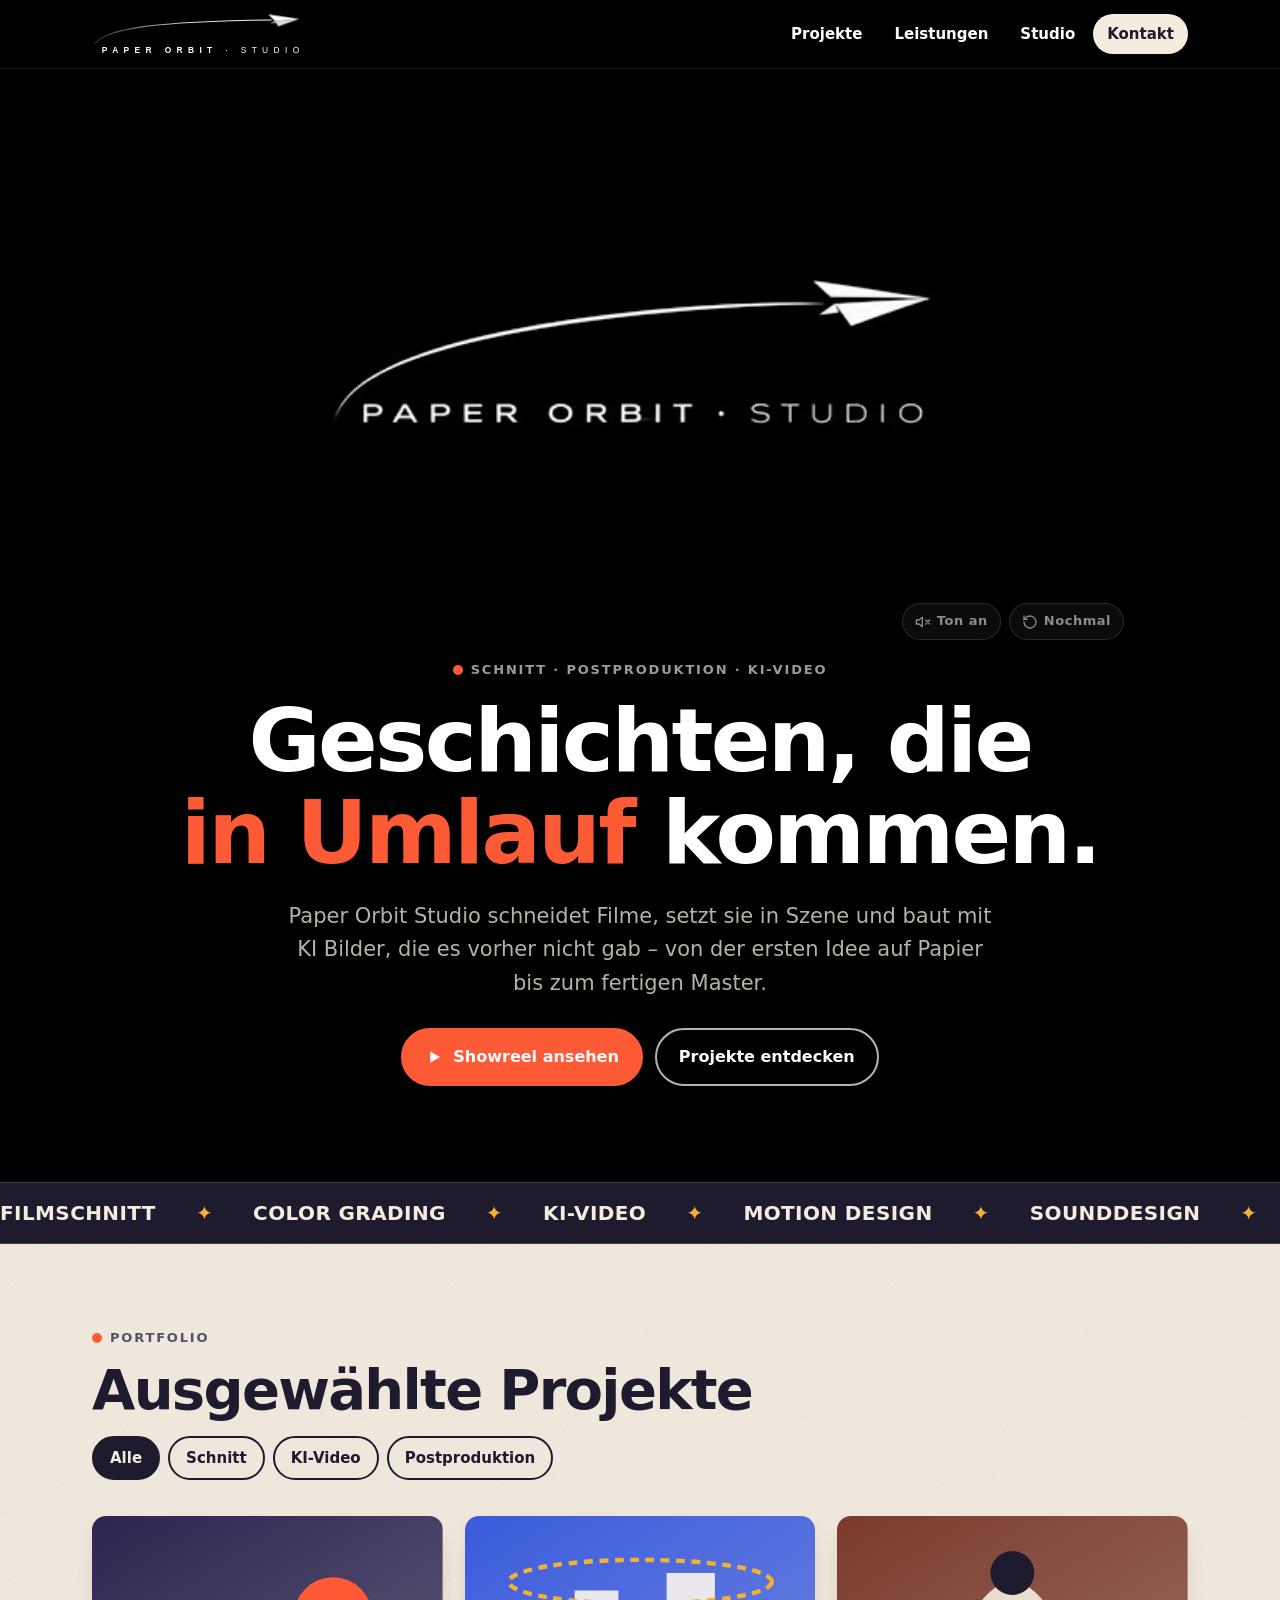
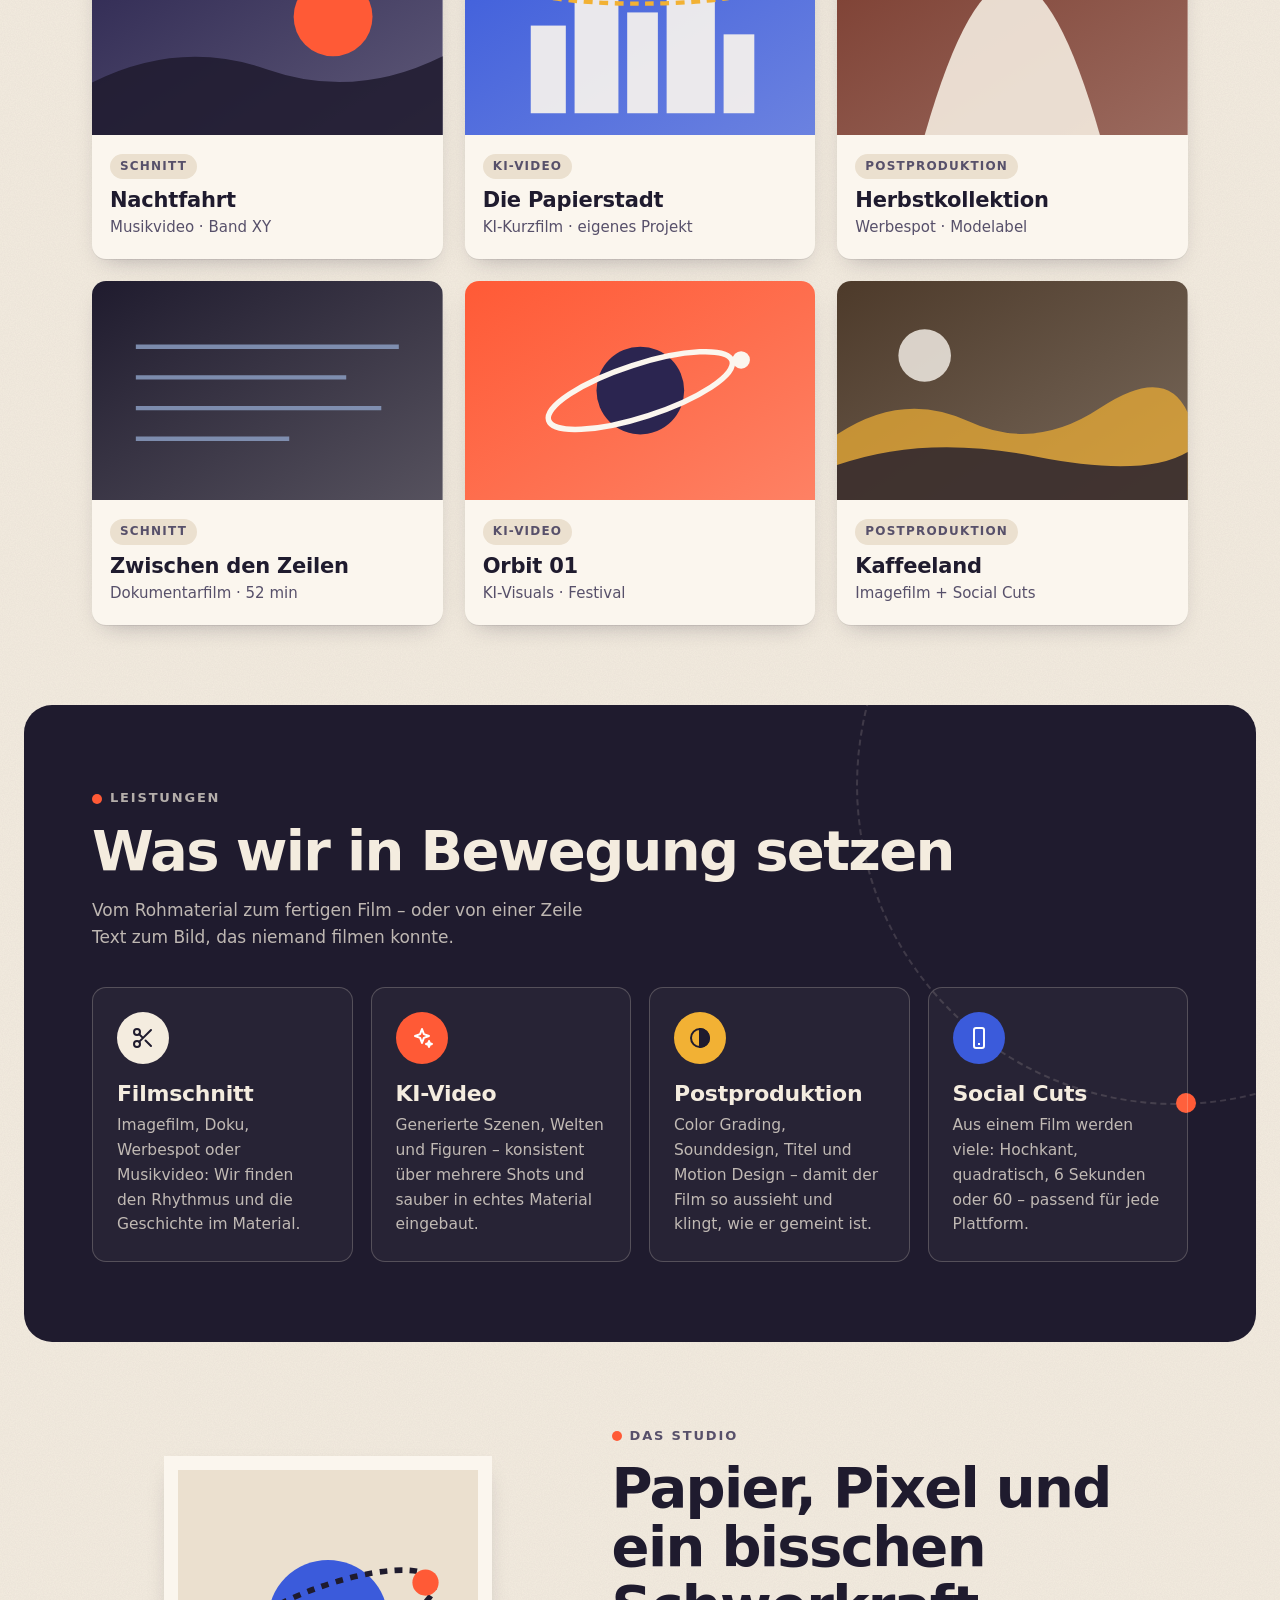
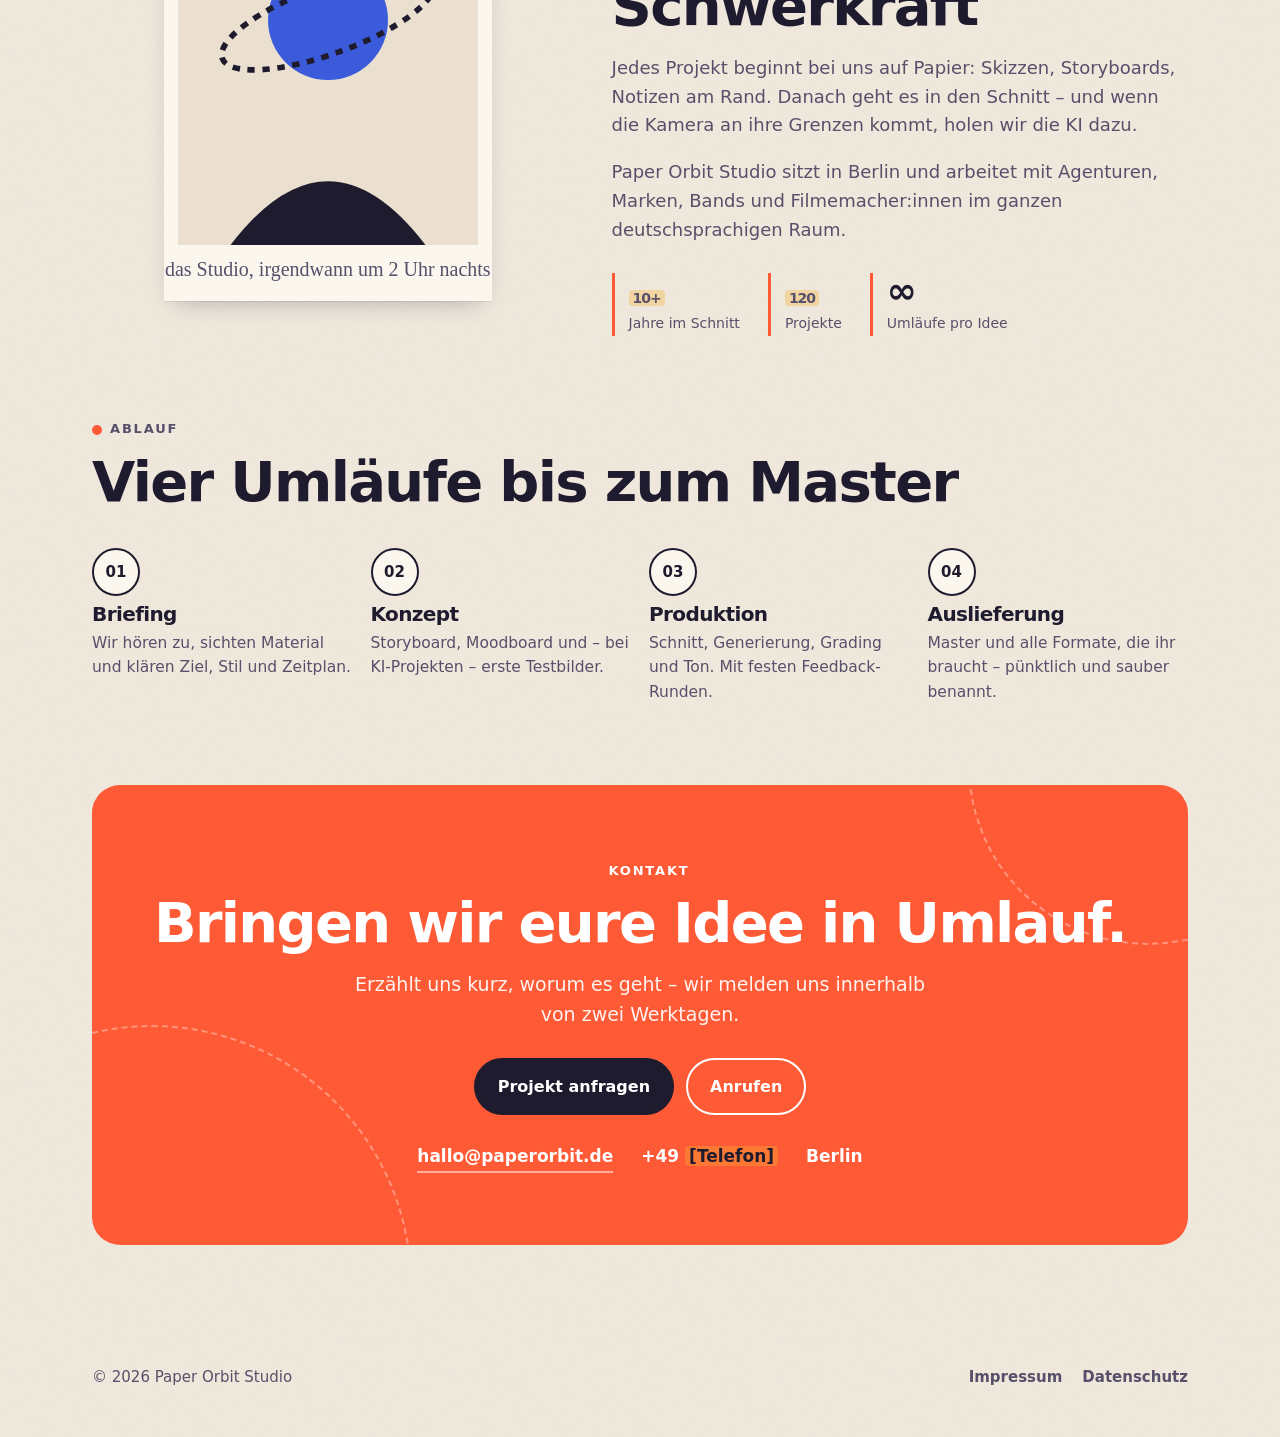
==== commit f3012263: "Impressum und Datenschutz: Anbieterangaben eingetragen Co-Authored-By: Claude Opus 5.5 <noreply@anth" ====
--- a/paperorbit-studio/index.html
+++ b/paperorbit-studio/index.html
@@ -151,7 +151,7 @@
         <span class="eyebrow">Das Studio</span>
         <h2>Papier, Pixel und ein bisschen Schwerkraft</h2>
         <p>Jedes Projekt beginnt bei uns auf Papier: Skizzen, Storyboards, Notizen am Rand. Danach geht es in den Schnitt – und wenn die Kamera an ihre Grenzen kommt, holen wir die KI dazu.</p>
-        <p>Paper Orbit Studio sitzt in <span class="todo">[Stadt]</span> und arbeitet mit Agenturen, Marken, Bands und Filmemacher:innen im ganzen deutschsprachigen Raum.</p>
+        <p>Paper Orbit Studio sitzt in Berlin und arbeitet mit Agenturen, Marken, Bands und Filmemacher:innen im ganzen deutschsprachigen Raum.</p>
         <div class="stats">
           <div><strong><span class="todo">10+</span></strong><span>Jahre im Schnitt</span></div>
           <div><strong><span class="todo">120</span></strong><span>Projekte</span></div>
@@ -195,7 +195,7 @@
         <div class="contact-info">
           <a href="mailto:hallo@paperorbit.de">hallo@paperorbit.de</a>
           <span>+49 <span class="todo">[Telefon]</span></span>
-          <span><span class="todo">[Stadt]</span></span>
+          <span>Berlin</span>
         </div>
       </div>
     </div>
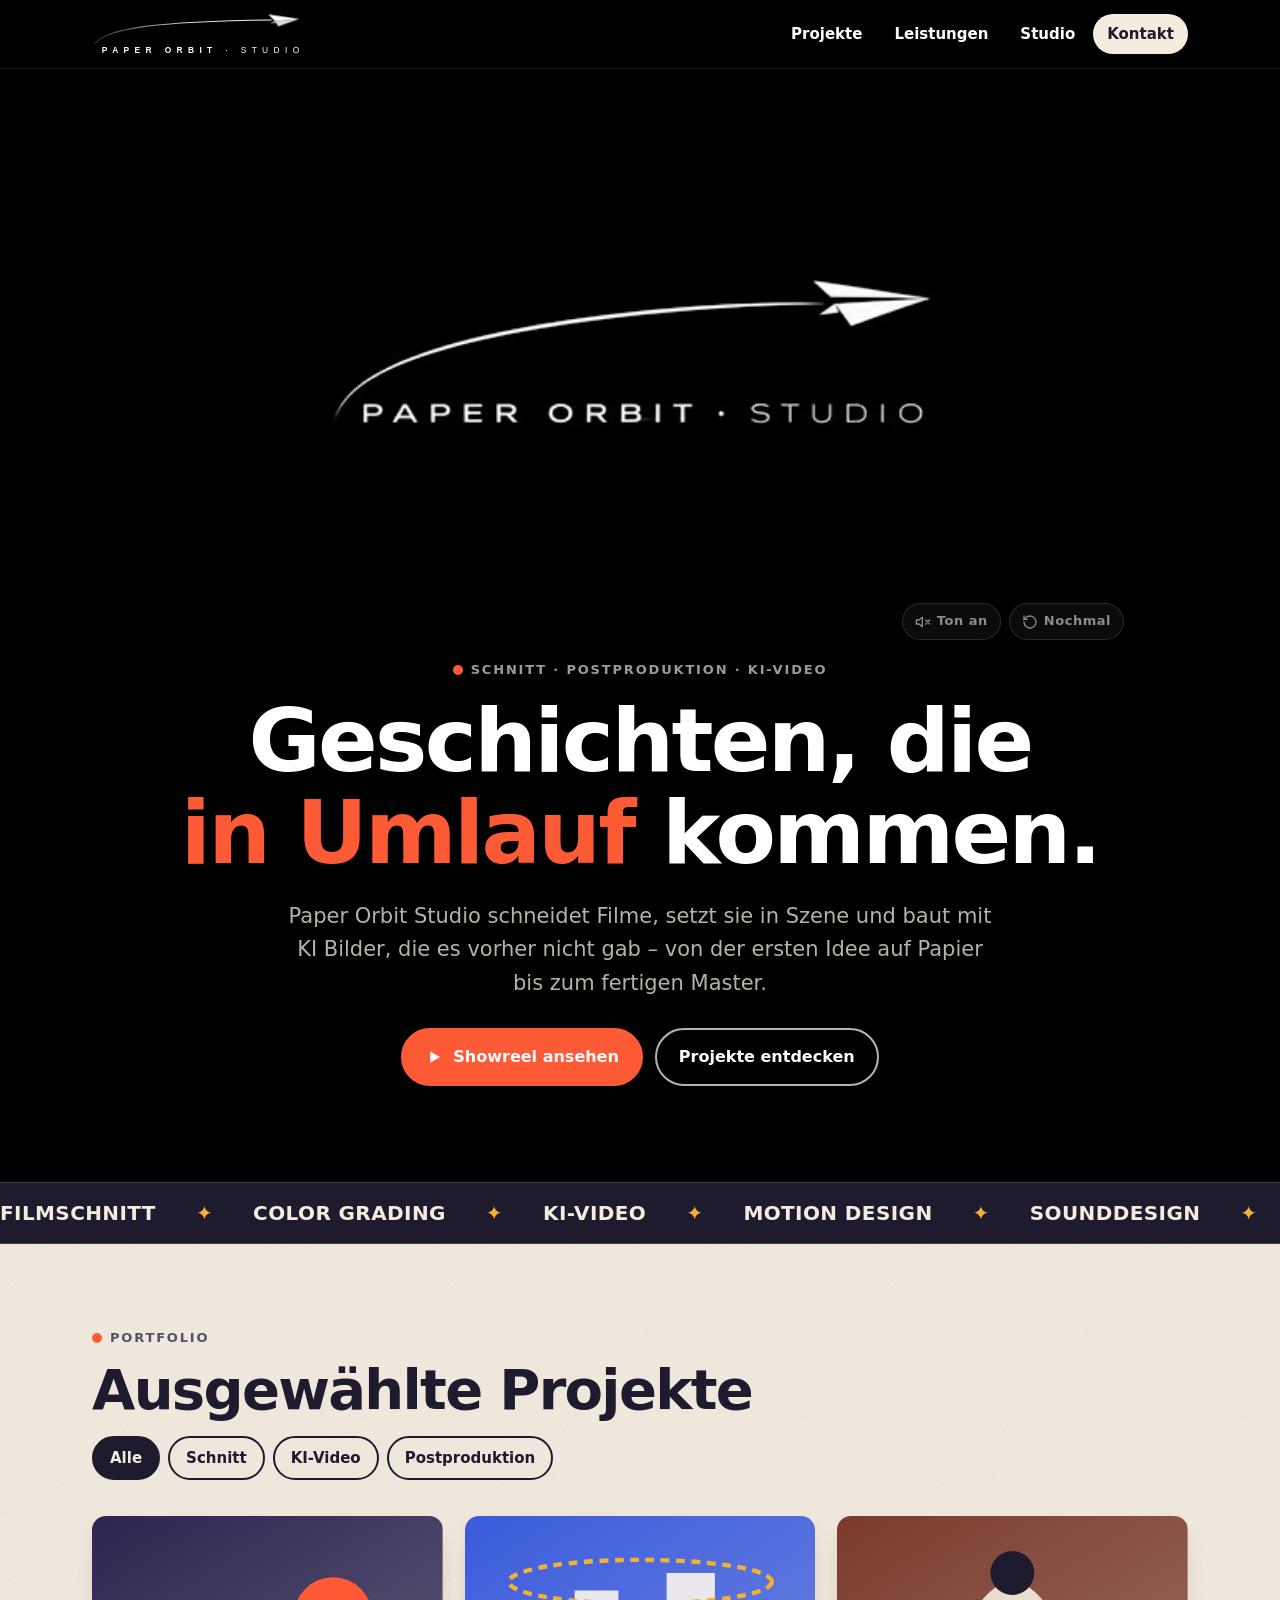
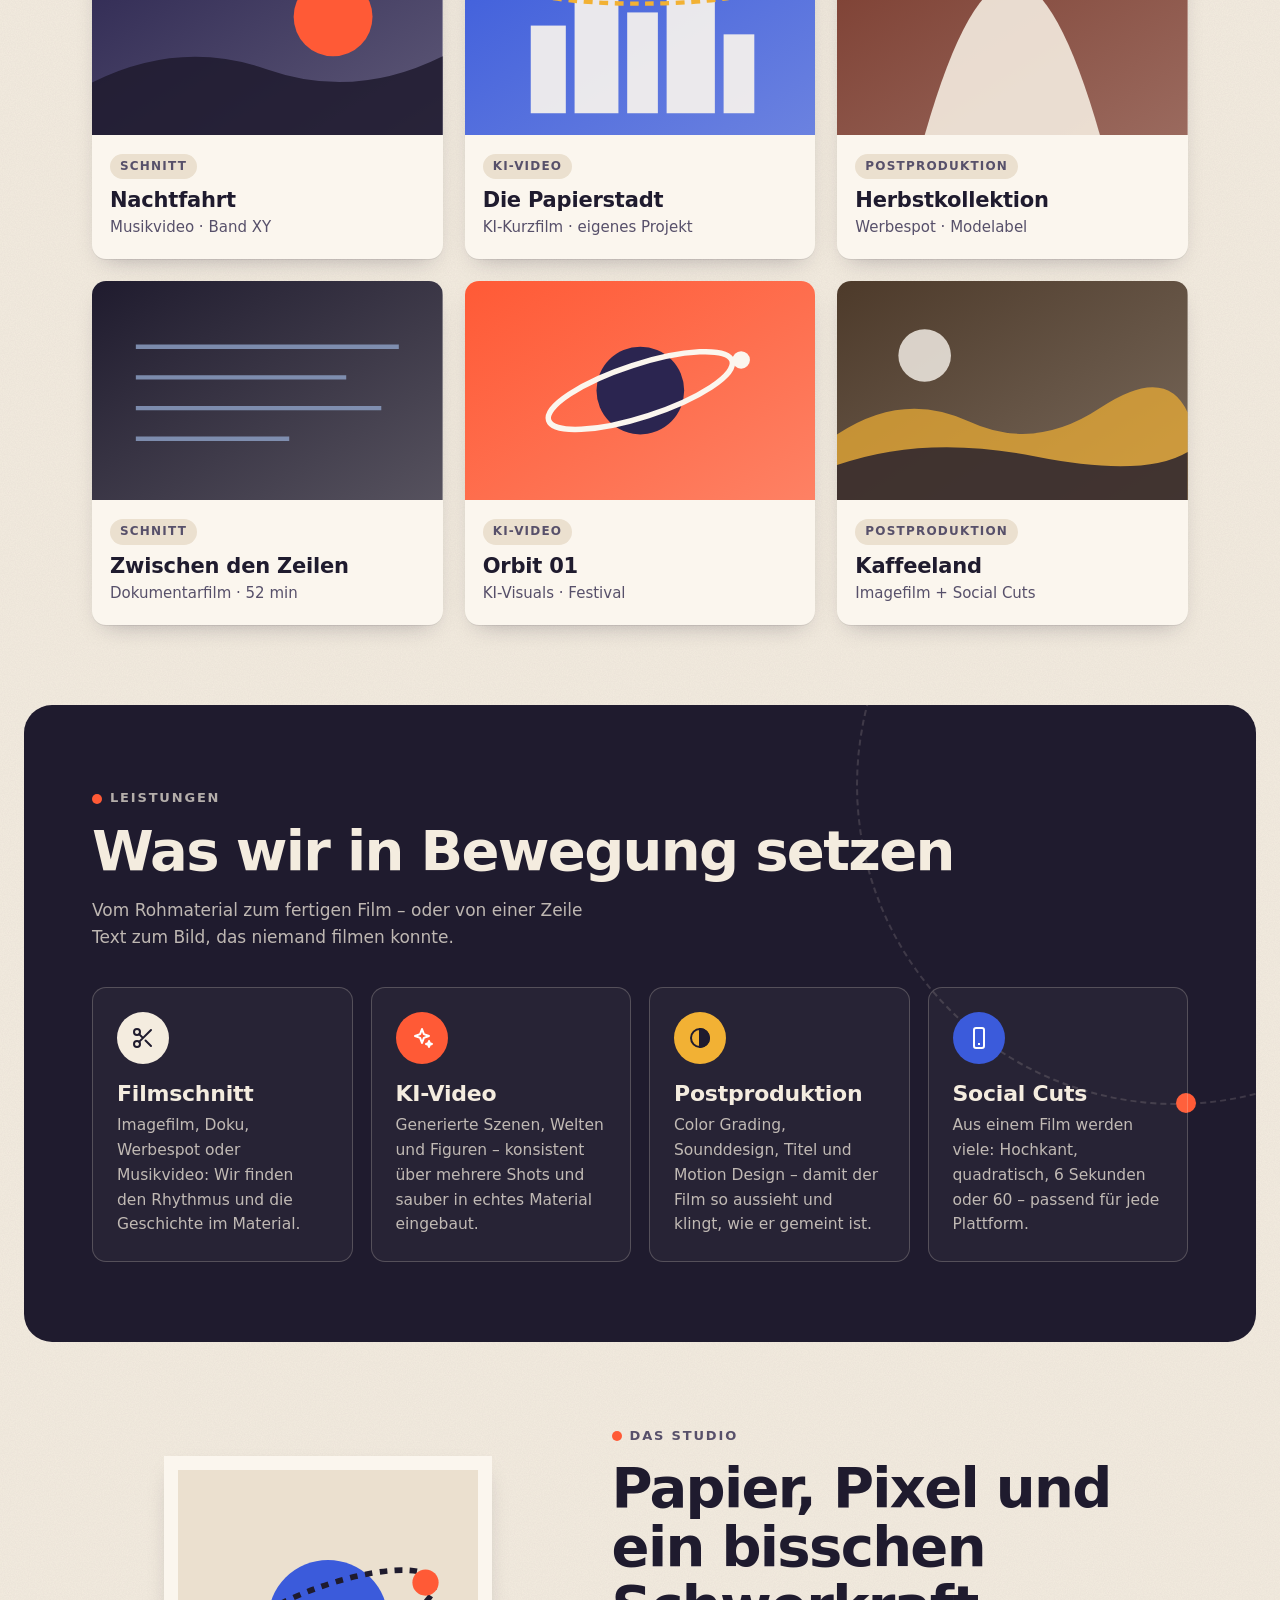
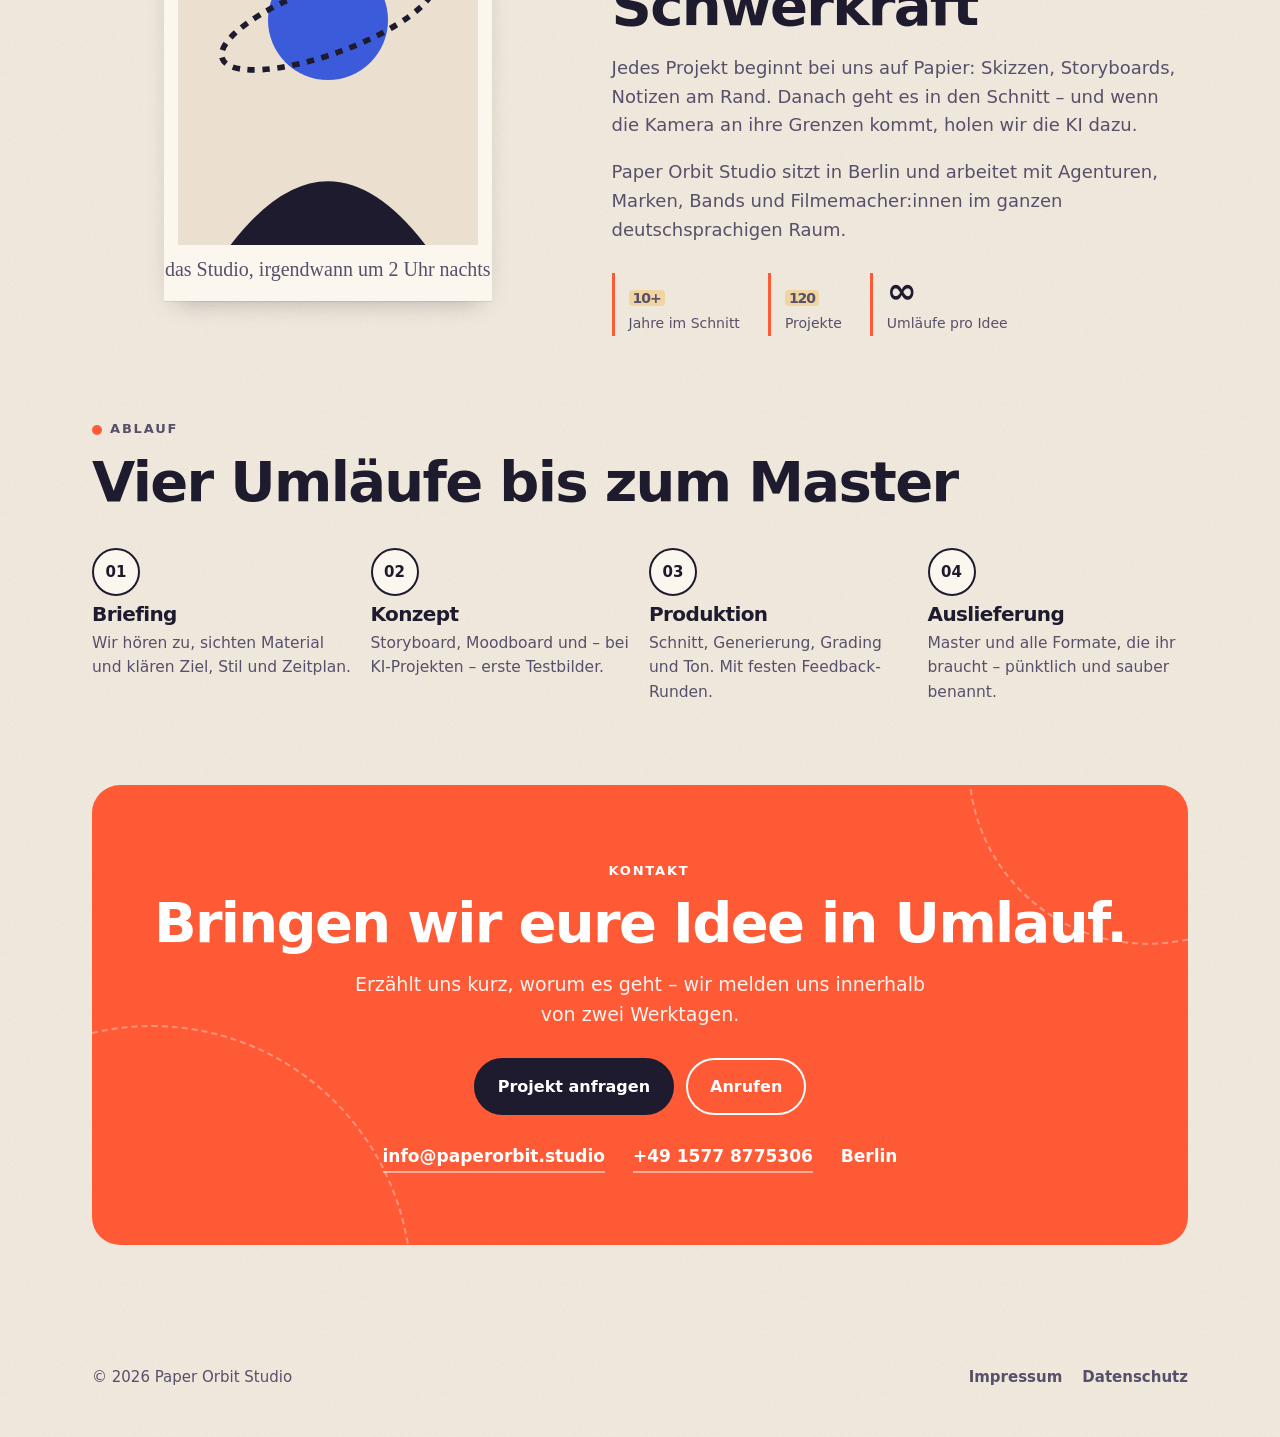
==== commit 3df8fbda: "Kontaktdaten eingetragen: E-Mail und Telefon Co-Authored-By: Claude Opus 5.5 <noreply@anthropic.com>" ====
--- a/paperorbit-studio/index.html
+++ b/paperorbit-studio/index.html
@@ -189,12 +189,12 @@
         <h2>Bringen wir eure Idee in&nbsp;Umlauf.</h2>
         <p>Erzählt uns kurz, worum es geht – wir melden uns innerhalb von zwei Werktagen.</p>
         <div class="btns" style="justify-content:center">
-          <a class="btn primary" href="mailto:hallo@paperorbit.de?subject=Projektanfrage">Projekt anfragen</a>
-          <a class="btn" href="tel:+4900000000">Anrufen</a>
+          <a class="btn primary" href="mailto:info@paperorbit.studio?subject=Projektanfrage">Projekt anfragen</a>
+          <a class="btn" href="tel:+4915778775306">Anrufen</a>
         </div>
         <div class="contact-info">
-          <a href="mailto:hallo@paperorbit.de">hallo@paperorbit.de</a>
-          <span>+49 <span class="todo">[Telefon]</span></span>
+          <a href="mailto:info@paperorbit.studio">info@paperorbit.studio</a>
+          <a href="tel:+4915778775306">+49 1577 8775306</a>
           <span>Berlin</span>
         </div>
       </div>
